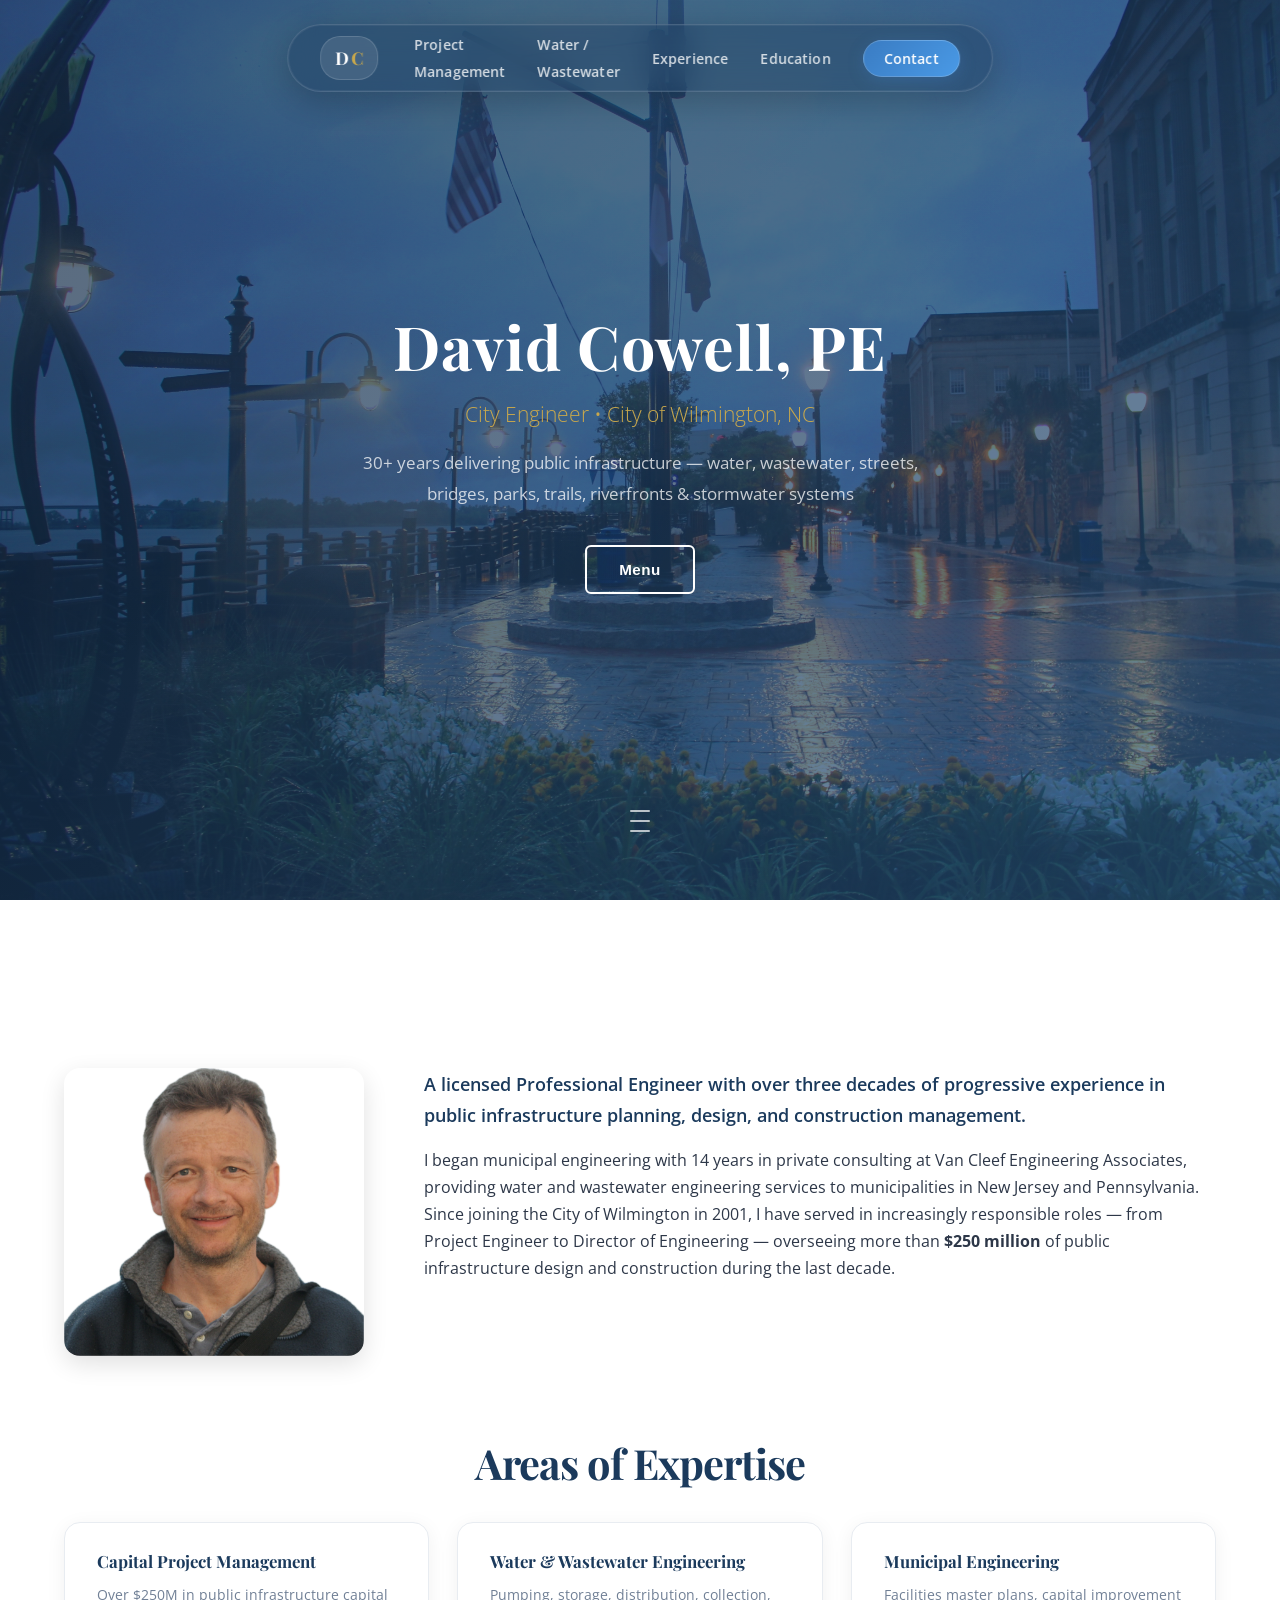
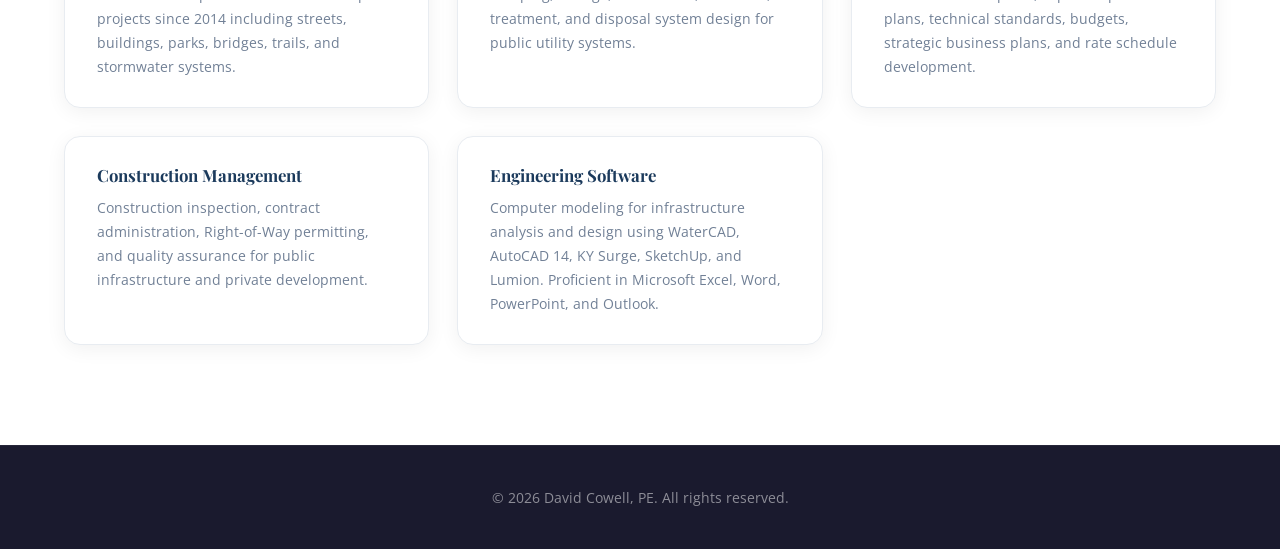
==== index.html @ a6e97b86 "Add animated scroll indicator arrow to landing page hero section" ====
<!DOCTYPE html>
<html lang="en">
<head>
  <meta charset="UTF-8">
  <meta name="viewport" content="width=device-width, initial-scale=1.0">
  <title>David Cowell, PE | Professional Engineer Portfolio</title>
  <link rel="stylesheet" href="css/style.css">
  <link rel="preconnect" href="https://fonts.googleapis.com">
  <link rel="preconnect" href="https://fonts.gstatic.com" crossorigin>
  <link href="https://fonts.googleapis.com/css2?family=Playfair+Display:wght@400;700&family=Open+Sans:wght@300;400;600;700&display=swap" rel="stylesheet">
</head>
<body>

  <!-- ===================== NAVIGATION ===================== -->
  <nav id="navbar">
    <div class="nav-container">
      <a href="index.html" class="nav-logo">D<span>C</span></a>
      <button class="nav-toggle" aria-label="Toggle navigation">
        <span class="hamburger"></span>
      </button>
      <ul class="nav-links">
        <li><a href="projects.html">Project Management</a></li>
        <li><a href="water-wastewater.html">Water / Wastewater</a></li>
        <li><a href="experience.html">Experience</a></li>
        <li><a href="education.html">Education</a></li>
        <li><a href="contact.html" class="nav-cta">Contact</a></li>
      </ul>
    </div>
  </nav>

  <!-- ===================== HERO ===================== -->
  <header id="hero">
    <div class="hero-overlay"></div>
    <div class="hero-content">
      <h1>David Cowell, PE</h1>
      <p class="hero-subtitle">City Engineer &bull; City of Wilmington, NC</p>
      <p class="hero-tagline">30+ years delivering public infrastructure — water, wastewater, streets, bridges, parks, trails, riverfronts &amp; stormwater systems</p>
      <div class="hero-buttons">
        <button id="hero-menu-btn" class="btn btn-outline">Menu</button>
      </div>
    </div>
    <div class="scroll-indicator">
      <div class="scroll-arrow">
        <span></span>
        <span></span>
        <span></span>
      </div>
    </div>
  </header>

  <!-- ===================== ABOUT + EXPERTISE ===================== -->
  <section id="about" class="section">
    <div class="container">
      <div class="about-grid">
        <div class="about-photo">
          <img src="images/headshot.png" alt="David Cowell, PE">
        </div>
        <div class="about-text">
          <p class="lead">A licensed Professional Engineer with over three decades of progressive experience in public infrastructure planning, design, and construction management.</p>
          <p>I began municipal engineering with 14 years in private consulting at Van Cleef Engineering Associates, providing water and wastewater engineering services to municipalities in New Jersey and Pennsylvania. Since joining the City of Wilmington in 2001, I have served in increasingly responsible roles — from Project Engineer to Director of Engineering — overseeing more than <strong>$250 million</strong> of public infrastructure design and construction during the last decade.</p>
        </div>
      </div>

      <!-- Areas of Expertise -->
      <div class="expertise-summary">
        <h2 class="section-title">Areas of Expertise</h2>
        <div class="expertise-list">
          <div class="expertise-item">
            <h4>Capital Project Management</h4>
            <p>Over $250M in public infrastructure capital projects since 2014 including streets, buildings, parks, bridges, trails, and stormwater systems.</p>
          </div>
          <div class="expertise-item">
            <h4>Water &amp; Wastewater Engineering</h4>
            <p>Pumping, storage, distribution, collection, treatment, and disposal system design for public utility systems.</p>
          </div>
          <div class="expertise-item">
            <h4>Municipal Engineering</h4>
            <p>Facilities master plans, capital improvement plans, technical standards, budgets, strategic business plans, and rate schedule development.</p>
          </div>
          <div class="expertise-item">
            <h4>Construction Management</h4>
            <p>Construction inspection, contract administration, Right-of-Way permitting, and quality assurance for public infrastructure and private development.</p>
          </div>
          <div class="expertise-item">
            <h4>Engineering Software</h4>
            <p>Computer modeling for infrastructure analysis and design using WaterCAD, AutoCAD 14, KY Surge, SketchUp, and Lumion. Proficient in Microsoft Excel, Word, PowerPoint, and Outlook.</p>
          </div>
        </div>
      </div>
    </div>
  </section>

  <!-- ===================== FOOTER ===================== -->
  <footer id="footer">
    <div class="container">
      <p>&copy; 2026 David Cowell, PE. All rights reserved.</p>
    </div>
  </footer>

  <script src="js/main.js"></script>
</body>
</html>
---- css/style.css ----
/* ============================================================
   David Cowell, PE — Portfolio Website
   ============================================================ */

/* ---------- CSS Variables ---------- */
:root {
  --navy:       #1b3a5c;
  --navy-dark:  #122843;
  --navy-light: #2a5580;
  --blue:       #3a7cc3;
  --blue-light: #4a9ae6;
  --gold:       #c9a84c;
  --white:      #ffffff;
  --off-white:  #f5f7fa;
  --light-gray: #e8ecf1;
  --gray:       #6b7b8d;
  --dark:       #1a1a2e;
  --text:       #2d3748;
  --text-light: #718096;
  --shadow:     0 4px 20px rgba(0,0,0,.06);
  --shadow-lg:  0 12px 40px rgba(0,0,0,.12);
  --shadow-xl:  0 24px 60px rgba(0,0,0,.16);
  --radius:     16px;
  --transition: .3s ease;
  --transition-spring: 500ms cubic-bezier(0.34, 1.56, 0.64, 1);
}

/* ---------- Reset & Base ---------- */
*, *::before, *::after { box-sizing: border-box; margin: 0; padding: 0; }

html {
  scroll-behavior: smooth;
  font-size: 16px;
  height: 100%;
  -webkit-font-smoothing: antialiased;
  -moz-osx-font-smoothing: grayscale;
}

body {
  font-family: 'Open Sans', Arial, sans-serif;
  color: var(--text);
  line-height: 1.7;
  background: var(--white);
  overflow-x: hidden;
  min-height: 100vh;
  display: flex;
  flex-direction: column;
}

::selection {
  background-color: var(--blue);
  color: var(--white);
}

::-webkit-scrollbar { width: 8px; }
::-webkit-scrollbar-track { background: var(--light-gray); }
::-webkit-scrollbar-thumb { background: var(--gray); border-radius: 999px; }
::-webkit-scrollbar-thumb:hover { background: var(--navy); }

h1, h2, h3, h4, h5 {
  font-family: 'Playfair Display', Georgia, serif;
  line-height: 1.3;
}

a {
  color: var(--blue);
  text-decoration: none;
  transition: color var(--transition);
}
a:hover { color: var(--blue-light); }

img {
  max-width: 100%;
  display: block;
}

ul { list-style: none; }

.container {
  max-width: 1200px;
  margin: 0 auto;
  padding: 0 24px;
}

/* ---------- Placeholder Images ---------- */
.placeholder-img {
  width: 100%;
  height: 100%;
  min-height: 220px;
  background: linear-gradient(135deg, var(--light-gray), #d0d7e2);
  display: flex;
  align-items: center;
  justify-content: center;
  border-radius: var(--radius);
  position: relative;
}
.placeholder-img::after {
  content: attr(data-label);
  font-size: .85rem;
  color: var(--gray);
  font-weight: 600;
  text-transform: uppercase;
  letter-spacing: 1px;
  padding: 8px 16px;
  border: 2px dashed var(--gray);
  border-radius: 6px;
}

/* ---------- Buttons ---------- */
.btn {
  display: inline-block;
  padding: 14px 32px;
  border-radius: 6px;
  font-weight: 600;
  font-size: .95rem;
  letter-spacing: .5px;
  cursor: pointer;
  transition: all var(--transition);
  border: 2px solid transparent;
}
.btn-primary {
  background: var(--blue);
  color: var(--white);
  border-color: var(--blue);
}
.btn-primary:hover {
  background: var(--navy);
  border-color: var(--navy);
  color: var(--white);
}
.btn-outline {
  background: transparent;
  color: var(--white);
  border-color: var(--white);
}
.btn-outline:hover {
  background: var(--white);
  color: var(--navy);
}
.btn-full { width: 100%; text-align: center; }

/* ============================================================
   NAVIGATION - Apple-Style Dynamic Island
   ============================================================ */
#navbar {
  position: fixed;
  top: 24px;
  left: 50%;
  transform: translateX(-50%);
  z-index: 3000;
  padding: 0;
  transition: all 0.4s cubic-bezier(0.4, 0, 0.2, 1);
}

.nav-container {
  display: flex;
  align-items: center;
  justify-content: center;
  gap: 36px;
  max-width: none;
  width: fit-content;
  margin: 0;
  padding: 6px 32px;
  /* Glassmorphism effect */
  background: rgba(27, 58, 92, 0.35);
  backdrop-filter: blur(16px);
  -webkit-backdrop-filter: blur(16px);
  border: 1px solid rgba(255, 255, 255, 0.15);
  border-radius: 50px;
  box-shadow: 0 8px 32px rgba(0, 0, 0, 0.2), 
              0 0 0 1px rgba(255, 255, 255, 0.05) inset;
}

.nav-logo {
  display: flex;
  align-items: center;
  justify-content: center;
  font-family: 'Playfair Display', serif;
  font-size: 1.1rem;
  color: var(--white);
  font-weight: 700;
  padding: 6px 14px;
  border-radius: 20px;
  background: rgba(255, 255, 255, 0.1);
  border: 1px solid rgba(255, 255, 255, 0.15);
  transition: all 0.3s ease;
  letter-spacing: 0.5px;
}
.nav-logo:hover { 
  color: var(--white);
  background: rgba(255, 255, 255, 0.2);
  border-color: rgba(255, 255, 255, 0.3);
  transform: scale(1.05);
}
.nav-logo span { 
  color: var(--gold);
  transition: all 0.3s ease;
  margin-left: 1px;
}
.nav-logo:hover span {
  color: #ffd966;
}

.nav-links {
  display: flex;
  gap: 32px;
  align-items: center;
  list-style: none;
}
.nav-links li a {
  color: rgba(255,255,255,0.8);
  font-size: 0.9rem;
  font-weight: 600;
  padding: 6px 0;
  position: relative;
  letter-spacing: 0.01em;
  transition: all 0.2s ease;
  text-decoration: none;
}
.nav-links li a::after {
  content: '';
  position: absolute;
  bottom: -2px; 
  left: 0;
  width: 0; 
  height: 2px;
  background: linear-gradient(90deg, var(--gold) 0%, #ffd966 100%);
  transition: width 0.3s cubic-bezier(0.4, 0, 0.2, 1);
}
.nav-links li a:hover { 
  color: var(--white);
  text-decoration: none;
}
.nav-links li a:hover::after,
.nav-links li a.active::after { 
  width: 100%; 
}
.nav-links li a.active {
  color: var(--white);
}
.nav-links li a.nav-cta {
  background: linear-gradient(135deg, var(--blue) 0%, var(--blue-light) 100%);
  color: var(--white);
  padding: 8px 20px;
  border-radius: 20px;
  border: 1px solid rgba(255, 255, 255, 0.2);
  box-shadow: 0 4px 16px rgba(58, 124, 195, 0.3);
  text-decoration: none;
}
.nav-links li a.nav-cta::after { display: none; }
.nav-links li a.nav-cta:hover { 
  background: linear-gradient(135deg, var(--blue-light) 0%, #5bb0ff 100%);
  transform: translateY(-2px);
  box-shadow: 0 6px 20px rgba(58, 124, 195, 0.4);
}

/* Hamburger */
.nav-toggle {
  display: none;
  flex-direction: column;
  gap: 5px;
  background: rgba(255, 255, 255, 0.1);
  border: 1px solid rgba(255, 255, 255, 0.2);
  border-radius: 8px;
  cursor: pointer;
  padding: 8px;
  transition: all 0.3s ease;
}
.nav-toggle:hover {
  background: rgba(255, 255, 255, 0.15);
}
.hamburger,
.hamburger::before,
.hamburger::after {
  display: block;
  width: 24px;
  height: 2px;
  background: var(--white);
  border-radius: 2px;
  transition: all 0.3s ease;
  position: relative;
}
.hamburger::before,
.hamburger::after { content: ''; position: absolute; left: 0; }
.hamburger::before { top: -7px; }
.hamburger::after  { top: 7px; }

/* Mobile menu open state */
.nav-toggle.open .hamburger {
  background: transparent;
}
.nav-toggle.open .hamburger::before {
  transform: rotate(45deg);
  top: 0;
}
.nav-toggle.open .hamburger::after {
  transform: rotate(-45deg);
  top: 0;
}

/* ============================================================
   HERO
   ============================================================ */
#hero {
  position: relative;
  min-height: 100vh;
  display: flex;
  align-items: center;
  justify-content: center;
  text-align: center;
  background: linear-gradient(135deg, var(--navy-dark) 0%, var(--navy) 50%, var(--navy-light) 100%);
  color: var(--white);
  overflow: hidden;
}

.hero-overlay {
  position: absolute;
  inset: 0;
  background: url('../images/landing_page.JPG') center/cover no-repeat;
  opacity: .3;
}

.hero-content {
  position: relative;
  z-index: 2;
  max-width: 780px;
  padding: 0 24px;
}
.hero-content h1 {
  font-size: 3.8rem;
  margin-bottom: 12px;
  letter-spacing: 1px;
}
.hero-subtitle {
  font-size: 1.3rem;
  font-weight: 300;
  color: var(--gold);
  margin-bottom: 16px;
}
.hero-tagline {
  font-size: 1.05rem;
  color: rgba(255,255,255,.75);
  max-width: 600px;
  margin: 0 auto 36px;
  line-height: 1.8;
}
.hero-buttons {
  display: flex;
  gap: 16px;
  justify-content: center;
  flex-wrap: wrap;
}

/* Scroll Indicator */
.scroll-indicator {
  position: absolute;
  bottom: 40px;
  left: 50%;
  transform: translateX(-50%);
  z-index: 3;
  cursor: pointer;
  transition: all 0.3s ease;
}
.scroll-indicator:hover {
  transform: translateX(-50%) translateY(-5px);
}
.scroll-arrow {
  width: 30px;
  height: 50px;
  display: flex;
  flex-direction: column;
  align-items: center;
  gap: 8px;
}
.scroll-arrow span {
  display: block;
  width: 20px;
  height: 2px;
  background: var(--white);
  border-radius: 2px;
  animation: scrollArrow 2s infinite;
  opacity: 0.7;
}
.scroll-arrow span:nth-child(1) {
  animation-delay: 0s;
}
.scroll-arrow span:nth-child(2) {
  animation-delay: 0.2s;
}
.scroll-arrow span:nth-child(3) {
  animation-delay: 0.4s;
}
@keyframes scrollArrow {
  0% {
    opacity: 0.3;
    transform: translateY(-10px);
  }
  50% {
    opacity: 1;
    transform: translateY(0);
  }
  100% {
    opacity: 0.3;
    transform: translateY(10px);
  }
}

/* ============================================================
   SECTIONS
   ============================================================ */
.section {
  padding: 120px 0 100px;
  flex: 1 0 auto;
  min-height: 100vh;
  display: flex;
  align-items: center;
}
.section-alt {
  background: var(--off-white);
}
.section-dark {
  background: var(--navy-dark);
  color: var(--white);
}
.section-title {
  text-align: center;
  font-size: 2.6rem;
  margin-bottom: 16px;
  color: var(--navy);
  font-weight: 700;
  letter-spacing: -1px;
}
.section-title.light { color: var(--white); }
.section-subtitle {
  text-align: center;
  color: var(--gray);
  max-width: 700px;
  margin: 0 auto 56px;
  font-size: 1.08rem;
  font-weight: 400;
  line-height: 1.6;
}

/* ============================================================
   ABOUT
   ============================================================ */
.about-grid {
  display: grid;
  grid-template-columns: 300px 1fr;
  gap: 60px;
  align-items: start;
  margin-top: 48px;
}
.about-photo img {
  width: 100%;
  height: auto;
  border-radius: var(--radius);
  box-shadow: 0 8px 24px rgba(0, 0, 0, 0.12);
  transition: transform var(--transition), box-shadow var(--transition);
}
.about-photo img:hover {
  transform: scale(1.03);
  box-shadow: var(--shadow-lg);
}
.about-photo .placeholder-img {
  min-height: 360px;
  border-radius: var(--radius);
}
.about-text .lead {
  font-size: 1.15rem;
  font-weight: 600;
  color: var(--navy);
  margin-bottom: 16px;
}
.about-text p { margin-bottom: 14px; }

.about-stats {
  display: grid;
  grid-template-columns: repeat(4, 1fr);
  gap: 16px;
  margin-top: 32px;
}
.stat {
  text-align: center;
  padding: 24px 12px;
  background: var(--off-white);
  border-radius: var(--radius);
  border: 1px solid var(--light-gray);
  transition: transform var(--transition), box-shadow var(--transition), border-color var(--transition);
}
.stat:hover {
  transform: translateY(-4px) scale(1.03);
  box-shadow: var(--shadow-lg);
  border-color: var(--blue);
}
.stat-number {
  display: block;
  font-family: 'Playfair Display', serif;
  font-size: 1.8rem;
  font-weight: 700;
  color: var(--blue);
}
.stat-label {
  font-size: .78rem;
  color: var(--gray);
  text-transform: uppercase;
  letter-spacing: 1px;
  font-weight: 600;
  margin-top: 4px;
  display: block;
}

/* ============================================================
   EXPERTISE (Areas of Expertise on landing page)
   ============================================================ */
.expertise-summary {
  margin-top: 80px;
}

.expertise-list {
  display: grid;
  grid-template-columns: repeat(auto-fill, minmax(320px, 1fr));
  gap: 28px;
  margin-top: 32px;
}

.expertise-item {
  background: var(--white);
  padding: 28px 32px;
  border-radius: var(--radius);
  box-shadow: var(--shadow);
  border: 1px solid var(--light-gray);
  transition: transform var(--transition), box-shadow var(--transition), border-color var(--transition);
}
.expertise-item:hover {
  transform: translateY(-4px) scale(1.02);
  box-shadow: var(--shadow-lg);
  border-color: var(--blue);
}
.expertise-item h4 {
  font-size: 1.05rem;
  color: var(--navy);
  margin-bottom: 10px;
}
.expertise-item p {
  font-size: .88rem;
  color: var(--text-light);
  line-height: 1.7;
}

/* ============================================================
   TIMELINE (Experience)
   ============================================================ */
.timeline {
  position: relative;
  max-width: 840px;
  margin: 48px auto 0;
  padding-left: 40px;
}
.timeline::before {
  content: '';
  position: absolute;
  left: 12px; top: 0;
  width: 3px;
  height: 100%;
  background: var(--light-gray);
  border-radius: 3px;
}

.timeline-item {
  position: relative;
  margin-bottom: 40px;
}
.timeline-item::before {
  content: '';
  position: absolute;
  left: -34px; top: 8px;
  width: 14px; height: 14px;
  border-radius: 50%;
  background: var(--blue);
  border: 3px solid var(--white);
  box-shadow: 0 0 0 3px var(--blue);
}

.timeline-date {
  font-size: .82rem;
  font-weight: 700;
  color: var(--blue);
  text-transform: uppercase;
  letter-spacing: 1px;
  margin-bottom: 4px;
}

.timeline-content {
  background: var(--white);
  padding: 28px 32px;
  border-radius: var(--radius);
  box-shadow: var(--shadow);
  border: 1px solid var(--light-gray);
  transition: transform var(--transition), box-shadow var(--transition), border-color var(--transition);
}
.timeline-content:hover {
  transform: translateX(6px) scale(1.01);
  box-shadow: var(--shadow-lg);
  border-color: var(--blue);
}
.timeline-content h3 {
  font-size: 1.3rem;
  color: var(--navy);
  margin-bottom: 4px;
}
.timeline-org {
  color: var(--gray);
  font-size: .9rem;
  font-weight: 600;
  margin-bottom: 14px;
}
.timeline-content ul {
  padding-left: 20px;
  list-style: disc;
}
.timeline-content ul li {
  margin-bottom: 6px;
  font-size: .92rem;
  color: var(--text);
}

/* ============================================================
   PROJECTS
   ============================================================ */
.project-filters {
  display: flex;
  justify-content: center;
  gap: 10px;
  margin-bottom: 40px;
  flex-wrap: wrap;
}
.filter-btn {
  padding: 10px 24px;
  border: 2px solid var(--light-gray);
  background: var(--white);
  border-radius: 30px;
  font-size: .85rem;
  font-weight: 600;
  cursor: pointer;
  color: var(--text);
  transition: all var(--transition);
}
.filter-btn:hover {
  background: var(--off-white);
  border-color: var(--blue);
  color: var(--navy);
  transform: translateY(-2px);
}
.filter-btn.active {
  background: var(--blue);
  border-color: var(--blue);
  color: var(--white);
  box-shadow: 0 4px 16px rgba(58, 124, 195, 0.3);
}

.projects-grid {
  display: grid;
  grid-template-columns: repeat(auto-fill, minmax(350px, 1fr));
  gap: 32px;
}

.project-card {
  background: var(--white);
  border-radius: var(--radius);
  overflow: hidden;
  box-shadow: var(--shadow);
  border: 1px solid var(--light-gray);
  transition: transform var(--transition), box-shadow var(--transition), border-color var(--transition);
}
.project-card:hover {
  transform: translateY(-8px) scale(1.02);
  box-shadow: var(--shadow-xl);
  border-color: var(--blue);
}

.project-img {
  height: 220px;
  overflow: hidden;
  background: #f5f5f5;
}
.project-img img {
  width: 100%;
  height: 100%;
  object-fit: cover;
  object-position: center;
  display: block;
  image-rendering: -webkit-optimize-contrast;
  image-rendering: crisp-edges;
}
.project-img .placeholder-img {
  border-radius: 0;
  min-height: 220px;
}

.project-info {
  padding: 24px 28px 28px;
}
.project-tag {
  display: inline-block;
  font-size: .72rem;
  font-weight: 700;
  text-transform: uppercase;
  letter-spacing: 1.5px;
  color: var(--blue);
  background: rgba(58,124,195,.08);
  padding: 4px 12px;
  border-radius: 20px;
  margin-bottom: 10px;
}
.project-info h3 {
  font-size: 1.15rem;
  color: var(--navy);
  margin-bottom: 10px;
}
.project-info p {
  font-size: .9rem;
  color: var(--text-light);
  margin-bottom: 12px;
}
.project-meta {
  display: flex;
  gap: 24px;
  font-size: .85rem;
  color: var(--text);
  margin-bottom: 12px;
}
.project-link {
  font-weight: 600;
  font-size: .9rem;
}

.project-placeholder {
  opacity: .55;
}

/* ============================================================
   SUBPAGE CARDS (Project Management Hub)
   ============================================================ */
.subpage-cards {
  display: grid;
  grid-template-columns: repeat(auto-fit, minmax(450px, 1fr));
  gap: 40px;
  margin-top: 48px;
}

.subpage-card {
  background: var(--white);
  border-radius: var(--radius);
  overflow: hidden;
  box-shadow: var(--shadow);
  border: 1px solid var(--light-gray);
  transition: transform var(--transition), box-shadow var(--transition), border-color var(--transition);
  text-decoration: none;
  display: block;
}
.subpage-card:hover {
  transform: translateY(-8px) scale(1.02);
  box-shadow: var(--shadow-xl);
  border-color: var(--blue);
}

.subpage-img {
  height: 280px;
  overflow: hidden;
  background: #f5f5f5;
}
.subpage-img img {
  width: 100%;
  height: 100%;
  object-fit: cover;
  object-position: center;
  display: block;
  transition: transform var(--transition);
}
.subpage-card:hover .subpage-img img {
  transform: scale(1.05);
}

.subpage-info {
  padding: 32px;
}
.subpage-info h3 {
  font-size: 1.4rem;
  color: var(--navy);
  margin-bottom: 12px;
}
.subpage-info p {
  font-size: .95rem;
  color: var(--text-light);
  margin-bottom: 16px;
  line-height: 1.7;
}
.subpage-link {
  display: inline-block;
  font-weight: 600;
  font-size: .9rem;
  color: var(--blue);
  transition: color var(--transition), transform var(--transition);
}
.subpage-card:hover .subpage-link {
  color: var(--blue-light);
  transform: translateX(4px);
}

/* ============================================================
   WATER / WASTEWATER INTRO
   ============================================================ */
.ww-intro {
  max-width: 950px;
  margin: 0 auto 56px;
  padding: 48px 56px;
  background: linear-gradient(135deg, #ffffff 0%, #f8fafc 100%);
  border-radius: var(--radius);
  box-shadow: 0 8px 32px rgba(27, 58, 92, 0.08);
  position: relative;
  border: 1px solid rgba(58, 124, 195, 0.1);
}
.ww-intro::before {
  content: '';
  position: absolute;
  top: 0;
  left: 0;
  width: 6px;
  height: 100%;
  background: linear-gradient(180deg, var(--blue) 0%, var(--blue-light) 100%);
  border-radius: var(--radius) 0 0 var(--radius);
}
.ww-intro .lead {
  font-size: 1.15rem;
  line-height: 1.85;
  color: var(--navy);
  font-weight: 400;
  margin: 0;
  position: relative;
  text-align: center;
}

/* ============================================================
   CLIENTS
   ============================================================ */
.clients-grid {
  display: grid;
  grid-template-columns: repeat(auto-fit, minmax(360px, 1fr));
  gap: 32px;
  margin-top: 24px;
}

.client-card {
  background: var(--white);
  padding: 36px;
  border-radius: var(--radius);
  box-shadow: 0 2px 12px rgba(0,0,0,.04);
  border: 1px solid var(--light-gray);
  transition: all 0.4s cubic-bezier(0.4, 0, 0.2, 1);
  position: relative;
  overflow: visible;
}
.client-card::before {
  content: '';
  position: absolute;
  top: 0;
  left: 0;
  width: 100%;
  height: 5px;
  background: linear-gradient(90deg, var(--blue) 0%, var(--blue-light) 100%);
  border-radius: var(--radius) var(--radius) 0 0;
  opacity: 0;
  transition: opacity 0.3s ease;
}
.client-card:hover {
  transform: translateY(-6px);
  box-shadow: 0 12px 32px rgba(27, 58, 92, 0.12);
  border-color: var(--blue);
}
.client-card:hover::before {
  opacity: 1;
}
.client-card h4 {
  font-size: 1.2rem;
  color: var(--navy);
  margin-bottom: 10px;
  font-weight: 700;
  letter-spacing: -0.5px;
}
.client-location {
  display: inline-block;
  font-size: 0.75rem;
  font-weight: 700;
  color: var(--blue-light);
  margin-bottom: 18px;
  text-transform: uppercase;
  letter-spacing: 1.2px;
  background: linear-gradient(135deg, rgba(58, 124, 195, 0.1) 0%, rgba(74, 154, 230, 0.08) 100%);
  padding: 6px 14px;
  border-radius: 6px;
  border: 1px solid rgba(58, 124, 195, 0.15);
}
.client-card p {
  font-size: 0.93rem;
  color: var(--text-light);
  line-height: 1.8;
  margin: 0;
}

/* ============================================================
   SKILLS / EXPERTISE
   ============================================================ */
.skills-grid {
  display: grid;
  grid-template-columns: repeat(auto-fill, minmax(320px, 1fr));
  gap: 28px;
  margin-top: 48px;
}

.skill-card {
  background: var(--white);
  padding: 40px 28px;
  border-radius: var(--radius);
  text-align: center;
  border: 1px solid var(--light-gray);
  transition: transform var(--transition), box-shadow var(--transition), border-color var(--transition);
}
.skill-card:hover {
  transform: translateY(-6px) scale(1.03);
  box-shadow: var(--shadow-lg);
  border-color: var(--blue);
}
.skill-icon {
  width: 80px;
  height: 80px;
  margin: 0 auto 20px;
  border-radius: 50%;
  display: flex;
  align-items: center;
  justify-content: center;
  position: relative;
  transition: transform var(--transition);
}
.skill-card:hover .skill-icon {
  transform: scale(1.1) rotate(5deg);
}

/* Icon styles */
.icon-gear {
  background: linear-gradient(135deg, #1b3a5c 0%, #2c5f8d 100%);
}
.icon-gear::before {
  content: '⚙';
  font-size: 40px;
  color: white;
}

.icon-water {
  background: linear-gradient(135deg, #2196F3 0%, #1565C0 100%);
}
.icon-water::before {
  content: '💧';
  font-size: 40px;
}

.icon-buildings {
  background: linear-gradient(135deg, #7E57C2 0%, #5E35B1 100%);
}
.icon-buildings::before {
  content: '🏛';
  font-size: 40px;
}

.icon-chart {
  background: linear-gradient(135deg, #26A69A 0%, #00897B 100%);
}
.icon-chart::before {
  content: '📊';
  font-size: 40px;
}

.icon-construction {
  background: linear-gradient(135deg, #FF9800 0%, #F57C00 100%);
}
.icon-construction::before {
  content: '🔨';
  font-size: 40px;
}

.icon-computer {
  background: linear-gradient(135deg, #42A5F5 0%, #1E88E5 100%);
}
.icon-computer::before {
  content: '💻';
  font-size: 40px;
}

.skill-card h4 {
  font-size: 1.05rem;
  color: var(--navy);
  margin-bottom: 10px;
}
.skill-card p {
  font-size: .88rem;
  color: var(--text-light);
}

/* ============================================================
   EDUCATION
   ============================================================ */
.education-grid {
  display: grid;
  grid-template-columns: 1fr 1fr;
  gap: 48px;
  margin-top: 48px;
}

.edu-heading {
  font-size: 1.3rem;
  color: var(--navy);
  margin-bottom: 24px;
  padding-bottom: 10px;
  border-bottom: 2px solid var(--light-gray);
}

.edu-card {
  background: var(--white);
  padding: 28px 32px;
  border-radius: var(--radius);
  box-shadow: var(--shadow);
  margin-bottom: 20px;
  border: 1px solid var(--light-gray);
  transition: transform var(--transition), box-shadow var(--transition), border-color var(--transition);
}
.edu-card:hover {
  transform: translateY(-4px) scale(1.02);
  box-shadow: var(--shadow-lg);
  border-color: var(--blue);
}
.edu-card h4 {
  font-size: 1.05rem;
  color: var(--navy);
  margin-bottom: 4px;
}
.edu-location {
  font-size: .85rem;
  color: var(--blue);
  font-weight: 600;
  margin-bottom: 8px;
}
.edu-degree {
  font-size: .92rem;
  color: var(--text);
  margin-bottom: 4px;
}
.edu-honors {
  font-size: .85rem;
  color: var(--gold);
  font-weight: 600;
}

.license-cards {
  display: flex;
  flex-direction: column;
  gap: 16px;
}
.license-card {
  display: flex;
  justify-content: space-between;
  align-items: center;
  background: var(--white);
  padding: 22px 28px;
  border-radius: var(--radius);
  box-shadow: var(--shadow);
  border: 1px solid var(--light-gray);
  transition: transform var(--transition), box-shadow var(--transition), border-color var(--transition);
}
.license-card:hover {
  transform: translateY(-3px) scale(1.02);
  box-shadow: var(--shadow-lg);
  border-color: var(--blue);
}
.license-state {
  font-family: 'Playfair Display', serif;
  font-size: 1.1rem;
  font-weight: 700;
  color: var(--navy);
}
.license-year {
  font-size: 1rem;
  font-weight: 700;
  color: var(--blue);
  background: rgba(58,124,195,.08);
  padding: 6px 16px;
  border-radius: 20px;
}

/* ============================================================
   REFERENCES
   ============================================================ */
.references-grid {
  display: grid;
  grid-template-columns: repeat(auto-fill, minmax(300px, 1fr));
  gap: 28px;
}

.ref-card {
  background: var(--white);
  padding: 36px 28px;
  border-radius: var(--radius);
  text-align: center;
  border: 1px solid var(--light-gray);
  transition: transform var(--transition), box-shadow var(--transition), border-color var(--transition);
}
.ref-card:hover {
  transform: translateY(-6px) scale(1.03);
  box-shadow: var(--shadow-lg);
  border-color: var(--blue);
}
.ref-card h4 {
  font-size: 1.15rem;
  color: var(--navy);
  margin-bottom: 4px;
}
.ref-title {
  font-weight: 600;
  color: var(--text);
  font-size: .9rem;
}
.ref-org {
  color: var(--gray);
  font-size: .85rem;
  margin-bottom: 14px;
}
.ref-contact {
  font-size: .88rem;
  margin-bottom: 4px;
}
.ref-contact a {
  color: var(--blue);
}

/* ============================================================
   CONTACT
   ============================================================ */
.contact-grid {
  display: grid;
  grid-template-columns: 1fr 1fr;
  gap: 60px;
  margin-top: 48px;
}

.contact-info-full {
  display: flex;
  justify-content: center;
  gap: 80px;
  margin-top: 48px;
  flex-wrap: wrap;
}

.contact-item {
  display: flex;
  gap: 20px;
  margin-bottom: 32px;
  align-items: flex-start;
}
.contact-icon {
  font-size: 1.8rem;
  flex-shrink: 0;
}
.contact-item h4 {
  font-family: 'Open Sans', sans-serif;
  font-size: .85rem;
  text-transform: uppercase;
  letter-spacing: 1px;
  color: rgba(255,255,255,.5);
  margin-bottom: 4px;
}
.contact-item a,
.contact-item p {
  color: var(--white);
  font-size: 1rem;
}
.contact-item a:hover { color: var(--gold); }

.contact-form .form-group {
  margin-bottom: 16px;
}
.contact-form input,
.contact-form textarea {
  width: 100%;
  padding: 14px 18px;
  border: 2px solid rgba(255,255,255,.15);
  border-radius: 6px;
  background: rgba(255,255,255,.06);
  color: var(--white);
  font-size: .95rem;
  font-family: 'Open Sans', sans-serif;
  transition: border-color var(--transition);
}
.contact-form input::placeholder,
.contact-form textarea::placeholder {
  color: rgba(255,255,255,.4);
}
.contact-form input:focus,
.contact-form textarea:focus {
  outline: none;
  border-color: var(--blue);
}

/* ============================================================
   FOOTER
   ============================================================ */
#footer {
  background: var(--dark);
  color: rgba(255,255,255,.5);
  text-align: center;
  padding: 40px 0;
  font-size: .85rem;
  margin-top: auto;
  border-top: 1px solid rgba(255,255,255,.05);
}

/* ============================================================
   SCROLL ANIMATIONS
   ============================================================ */
.animate-in {
  opacity: 0;
  transform: translateY(30px);
  transition: opacity .6s ease, transform .6s ease;
}
.animate-in.visible {
  opacity: 1;
  transform: translateY(0);
}

/* Stagger children slightly */
.project-card.animate-in:nth-child(2) { transition-delay: .1s; }
.project-card.animate-in:nth-child(3) { transition-delay: .2s; }
.stat.animate-in:nth-child(2) { transition-delay: .1s; }
.stat.animate-in:nth-child(3) { transition-delay: .2s; }
.stat.animate-in:nth-child(4) { transition-delay: .3s; }

/* Active nav link */
.nav-links li a.active-link { color: var(--gold); }
.nav-links li a.active-link::after { width: 100%; background: var(--gold); }

/* ============================================================
   RESPONSIVE
   ============================================================ */
@media (max-width: 968px) {
  #navbar {
    top: 16px;
  }
  .nav-container {
    padding: 6px 32px;
    gap: 36px;
  }
  .nav-toggle {
    display: flex;
  }
  .nav-links {
    position: fixed;
    top: 88px;
    left: 50%;
    transform: translateX(-50%) translateY(-10px);
    width: 90vw;
    max-width: 360px;
    height: auto;
    max-height: calc(100vh - 120px);
    flex-direction: column;
    align-items: flex-start;
    gap: 16px;
    padding: 24px;
    /* Enhanced glassmorphism for mobile menu */
    background: rgba(27, 58, 92, 0.98);
    backdrop-filter: blur(24px);
    -webkit-backdrop-filter: blur(24px);
    border: 1px solid rgba(255, 255, 255, 0.2);
    border-radius: 20px;
    box-shadow: 0 12px 48px rgba(0, 0, 0, 0.3);
    transition: opacity 0.3s ease, visibility 0.3s ease, transform 0.3s ease;
    opacity: 0;
    visibility: hidden;
  }
  .nav-links.open { 
    opacity: 1;
    visibility: visible;
    transform: translateX(-50%) translateY(0);
  }
  .nav-links li { 
    width: 100%; 
  }
  .nav-links li a {
    display: block;
    padding: 14px 0;
    font-size: 1.05rem;
    border-bottom: 1px solid rgba(255,255,255,.08);
  }
  .nav-links li:last-child a {
    border-bottom: none;
  }
  .nav-links li a.nav-cta {
    text-align: center;
    margin-top: 8px;
    padding: 12px 24px;
  }

  .about-grid {
    grid-template-columns: 1fr;
    gap: 32px;
  }
  .about-photo { max-width: 300px; margin: 0 auto; }
  .about-stats { grid-template-columns: repeat(2, 1fr); }
  .expertise-list { grid-template-columns: 1fr; }
  .subpage-cards { grid-template-columns: 1fr; }
  .education-grid { grid-template-columns: 1fr; gap: 32px; }
  .contact-grid  { grid-template-columns: 1fr; gap: 40px; }
}

@media (max-width: 768px) {
  #navbar {
    top: 12px;
  }
  .nav-container {
    padding: 6px 24px;
    gap: 20px;
  }
  .nav-logo {
    font-size: 1.2rem;
    padding: 6px 12px;
  }
  .nav-links {
    width: calc(100vw - 32px);
    max-width: none;
  }

  .hero-content h1 { font-size: 2.6rem; }
  .hero-subtitle  { font-size: 1.1rem; }
  .section { padding: 80px 0; min-height: auto; }
  .section-title { font-size: 2rem; }

  .projects-grid,
  .clients-grid,
  .skills-grid {
    grid-template-columns: 1fr;
  }

  .timeline { padding-left: 28px; }
  .timeline-item::before { left: -22px; width: 10px; height: 10px; }
  .timeline::before { left: 0; }
}

@media (max-width: 480px) {
  .hero-content h1 { font-size: 2rem; }
  .about-stats { grid-template-columns: repeat(2, 1fr); }
  .hero-buttons { flex-direction: column; }
  .btn { padding: 12px 24px; }
}
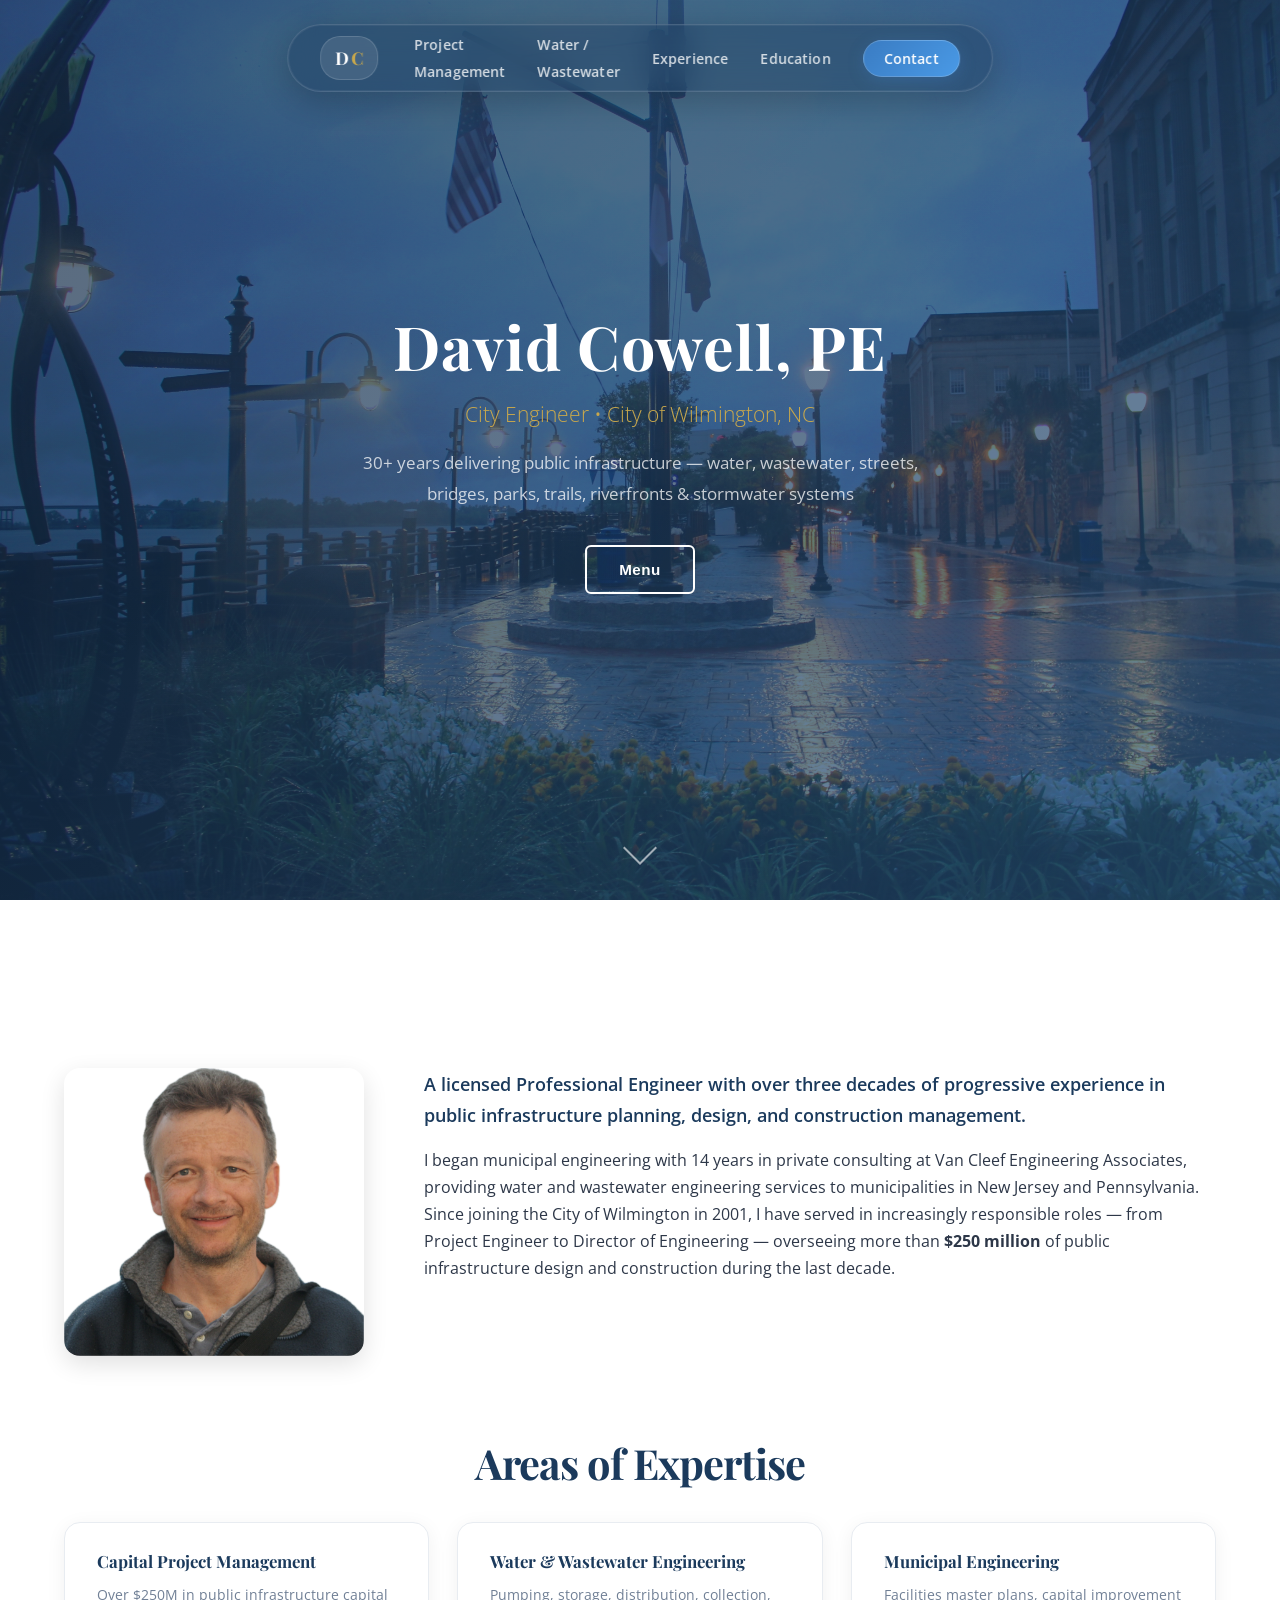
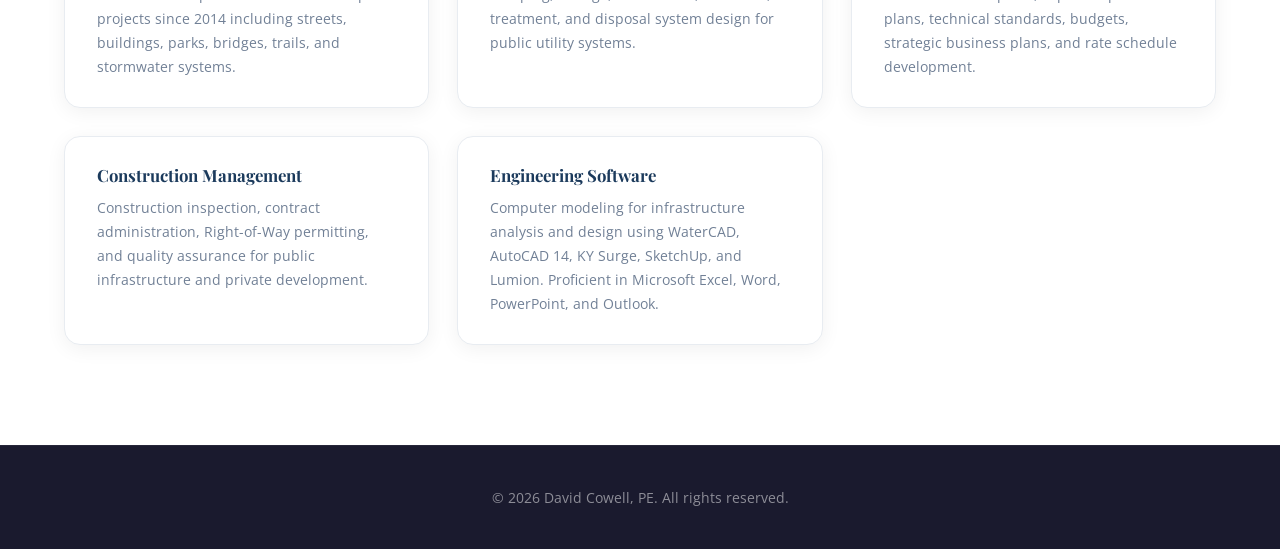
==== commit 3fe78501: "Change scroll indicator to subtle downward-pointing arrow" ====
--- a/index.html
+++ b/index.html
@@ -40,11 +40,7 @@
       </div>
     </div>
     <div class="scroll-indicator">
-      <div class="scroll-arrow">
-        <span></span>
-        <span></span>
-        <span></span>
-      </div>
+      <div class="scroll-arrow"></div>
     </div>
   </header>
 
--- a/css/style.css
+++ b/css/style.css
@@ -365,43 +365,21 @@
   transform: translateX(-50%) translateY(-5px);
 }
 .scroll-arrow {
-  width: 30px;
-  height: 50px;
-  display: flex;
-  flex-direction: column;
-  align-items: center;
-  gap: 8px;
-}
-.scroll-arrow span {
-  display: block;
-  width: 20px;
-  height: 2px;
-  background: var(--white);
-  border-radius: 2px;
-  animation: scrollArrow 2s infinite;
-  opacity: 0.7;
-}
-.scroll-arrow span:nth-child(1) {
-  animation-delay: 0s;
-}
-.scroll-arrow span:nth-child(2) {
-  animation-delay: 0.2s;
-}
-.scroll-arrow span:nth-child(3) {
-  animation-delay: 0.4s;
-}
-@keyframes scrollArrow {
-  0% {
-    opacity: 0.3;
-    transform: translateY(-10px);
+  width: 24px;
+  height: 24px;
+  border-right: 2px solid rgba(255, 255, 255, 0.6);
+  border-bottom: 2px solid rgba(255, 255, 255, 0.6);
+  transform: rotate(45deg);
+  animation: arrowBounce 2s infinite;
+}
+@keyframes arrowBounce {
+  0%, 100% {
+    transform: rotate(45deg) translateY(0);
+    opacity: 0.6;
   }
   50% {
+    transform: rotate(45deg) translateY(8px);
     opacity: 1;
-    transform: translateY(0);
-  }
-  100% {
-    opacity: 0.3;
-    transform: translateY(10px);
   }
 }
 
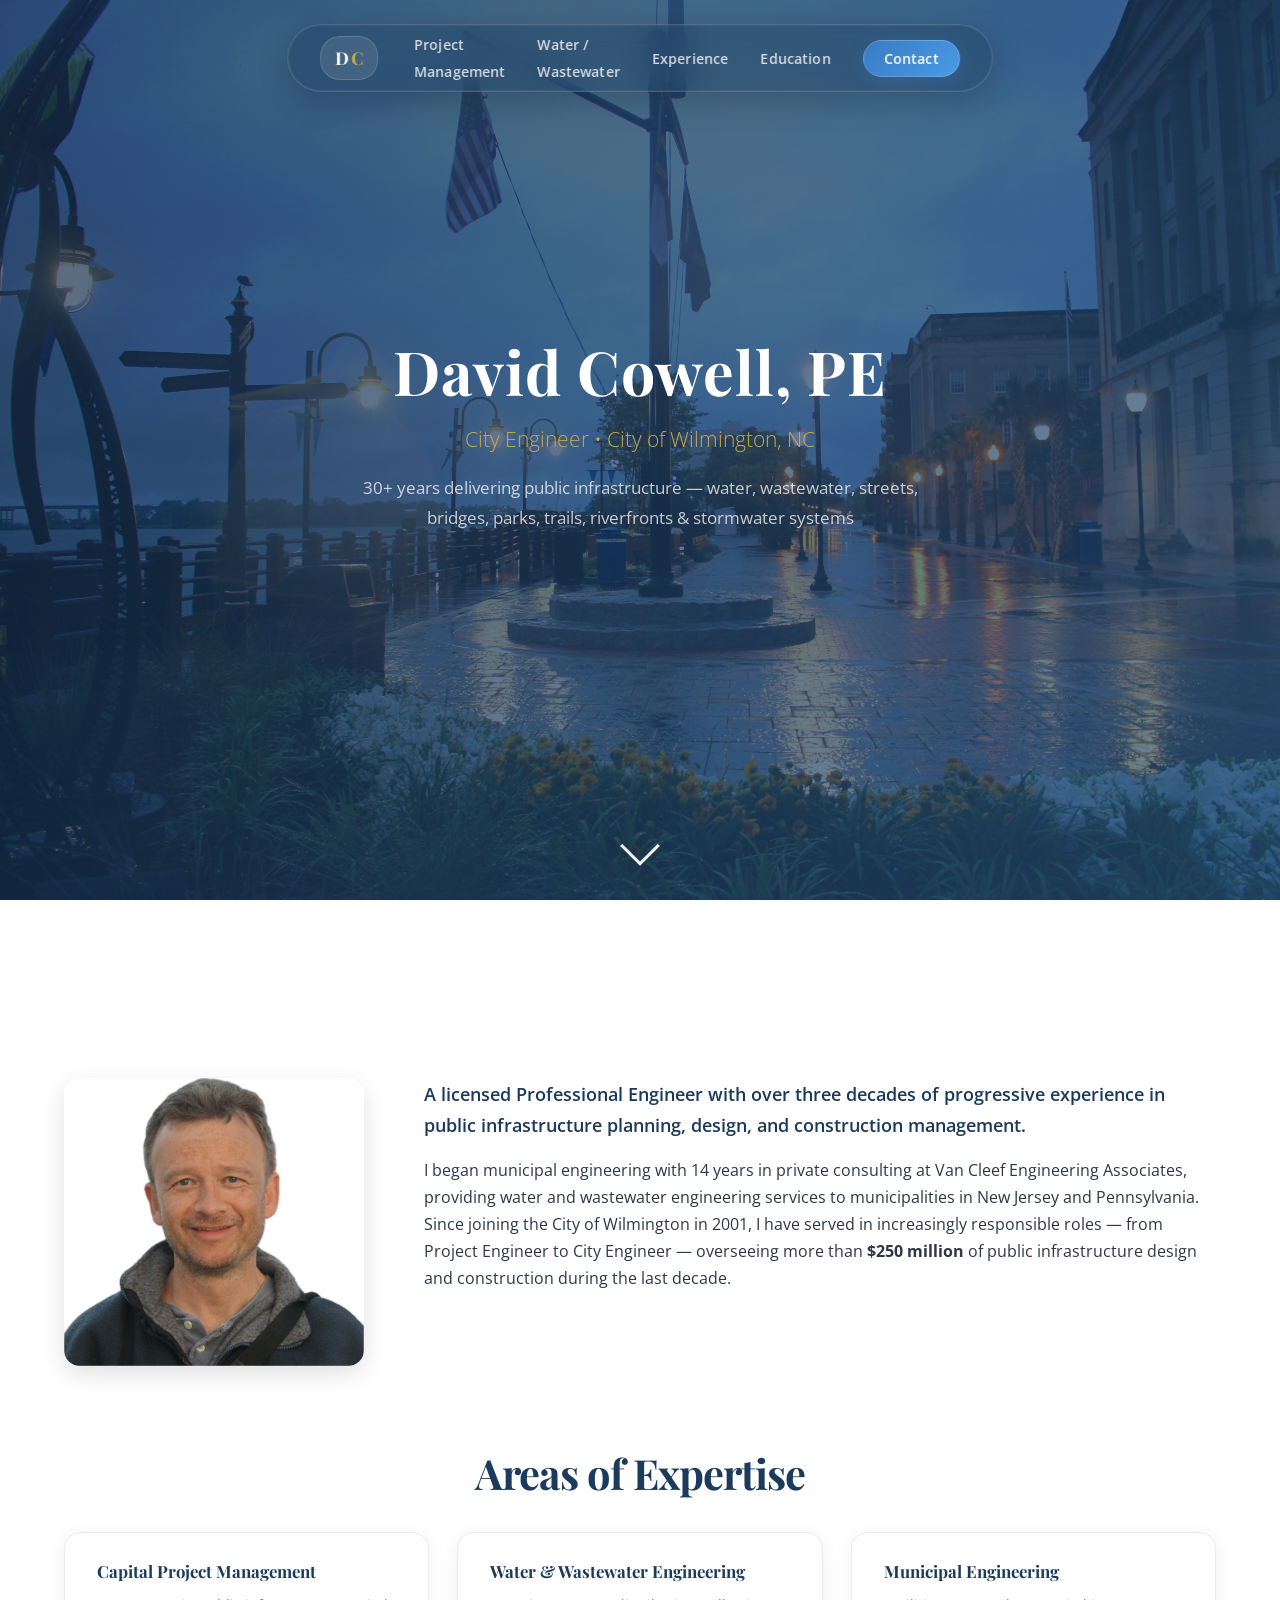
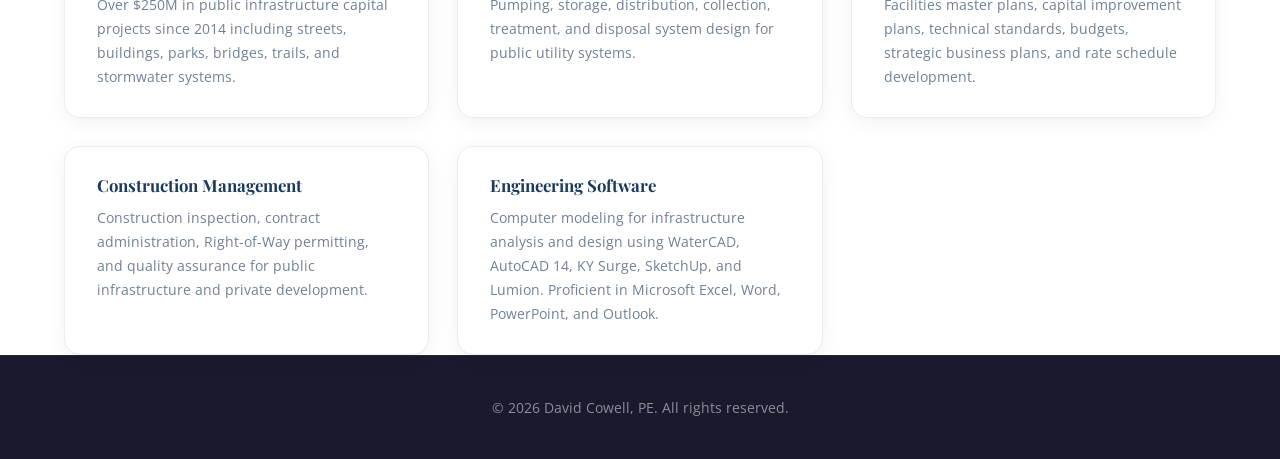
==== commit 4756b2ed: "city eng" ====
--- a/index.html
+++ b/index.html
@@ -53,7 +53,7 @@
         </div>
         <div class="about-text">
           <p class="lead">A licensed Professional Engineer with over three decades of progressive experience in public infrastructure planning, design, and construction management.</p>
-          <p>I began municipal engineering with 14 years in private consulting at Van Cleef Engineering Associates, providing water and wastewater engineering services to municipalities in New Jersey and Pennsylvania. Since joining the City of Wilmington in 2001, I have served in increasingly responsible roles — from Project Engineer to Director of Engineering — overseeing more than <strong>$250 million</strong> of public infrastructure design and construction during the last decade.</p>
+          <p>I began municipal engineering with 14 years in private consulting at Van Cleef Engineering Associates, providing water and wastewater engineering services to municipalities in New Jersey and Pennsylvania. Since joining the City of Wilmington in 2001, I have served in increasingly responsible roles — from Project Engineer to City Engineer — overseeing more than <strong>$250 million</strong> of public infrastructure design and construction during the last decade.</p>
         </div>
       </div>
 
--- a/css/style.css
+++ b/css/style.css
@@ -82,6 +82,10 @@
   padding: 0 24px;
 }
 
+.section > .container {
+  padding-top: 130px;
+}
+
 /* ---------- Placeholder Images ---------- */
 .placeholder-img {
   width: 100%;
@@ -318,6 +322,7 @@
   inset: 0;
   background: url('../images/landing_page.JPG') center/cover no-repeat;
   opacity: .3;
+  z-index: 1;
 }
 
 .hero-content {
@@ -351,13 +356,17 @@
   flex-wrap: wrap;
 }
 
+#hero-menu-btn {
+  display: none;
+}
+
 /* Scroll Indicator */
 .scroll-indicator {
   position: absolute;
   bottom: 40px;
   left: 50%;
   transform: translateX(-50%);
-  z-index: 3;
+  z-index: 10;
   cursor: pointer;
   transition: all 0.3s ease;
 }
@@ -365,19 +374,24 @@
   transform: translateX(-50%) translateY(-5px);
 }
 .scroll-arrow {
-  width: 24px;
-  height: 24px;
-  border-right: 2px solid rgba(255, 255, 255, 0.6);
-  border-bottom: 2px solid rgba(255, 255, 255, 0.6);
+  width: 28px;
+  height: 28px;
+  border-right: 3px solid rgba(255, 255, 255, 0.95);
+  border-bottom: 3px solid rgba(255, 255, 255, 0.95);
   transform: rotate(45deg);
   animation: arrowBounce 2s infinite;
+  filter: drop-shadow(0 2px 8px rgba(0, 0, 0, 0.5));
 }
 @keyframes arrowBounce {
   0%, 100% {
     transform: rotate(45deg) translateY(0);
-    opacity: 0.6;
+    opacity: 0.7;
   }
   50% {
+    transform: rotate(45deg) translateY(10px);
+    opacity: 1;
+  }
+}
     transform: rotate(45deg) translateY(8px);
     opacity: 1;
   }
@@ -387,11 +401,11 @@
    SECTIONS
    ============================================================ */
 .section {
-  padding: 120px 0 100px;
+  padding: 180px 0 100px;
   flex: 1 0 auto;
   min-height: 100vh;
   display: flex;
-  align-items: center;
+  align-items: flex-start;
 }
 .section-alt {
   background: var(--off-white);
@@ -404,6 +418,7 @@
   text-align: center;
   font-size: 2.6rem;
   margin-bottom: 16px;
+  margin-top: 0;
   color: var(--navy);
   font-weight: 700;
   letter-spacing: -1px;
@@ -1237,6 +1252,9 @@
   }
   .nav-toggle {
     display: flex;
+  }
+  #hero-menu-btn {
+    display: inline-block;
   }
   .nav-links {
     position: fixed;
@@ -1316,8 +1334,18 @@
 
   .hero-content h1 { font-size: 2.6rem; }
   .hero-subtitle  { font-size: 1.1rem; }
-  .section { padding: 80px 0; min-height: auto; }
+  .section { padding: 120px 0 80px; min-height: auto; }
+  .section > .container { padding-top: 20px; }
   .section-title { font-size: 2rem; }
+
+  /* Larger scroll arrow on mobile */
+  .scroll-arrow {
+    width: 32px;
+    height: 32px;
+    border-right: 4px solid rgba(255, 255, 255, 1);
+    border-bottom: 4px solid rgba(255, 255, 255, 1);
+    filter: drop-shadow(0 3px 12px rgba(0, 0, 0, 0.7));
+  }
 
   .projects-grid,
   .clients-grid,
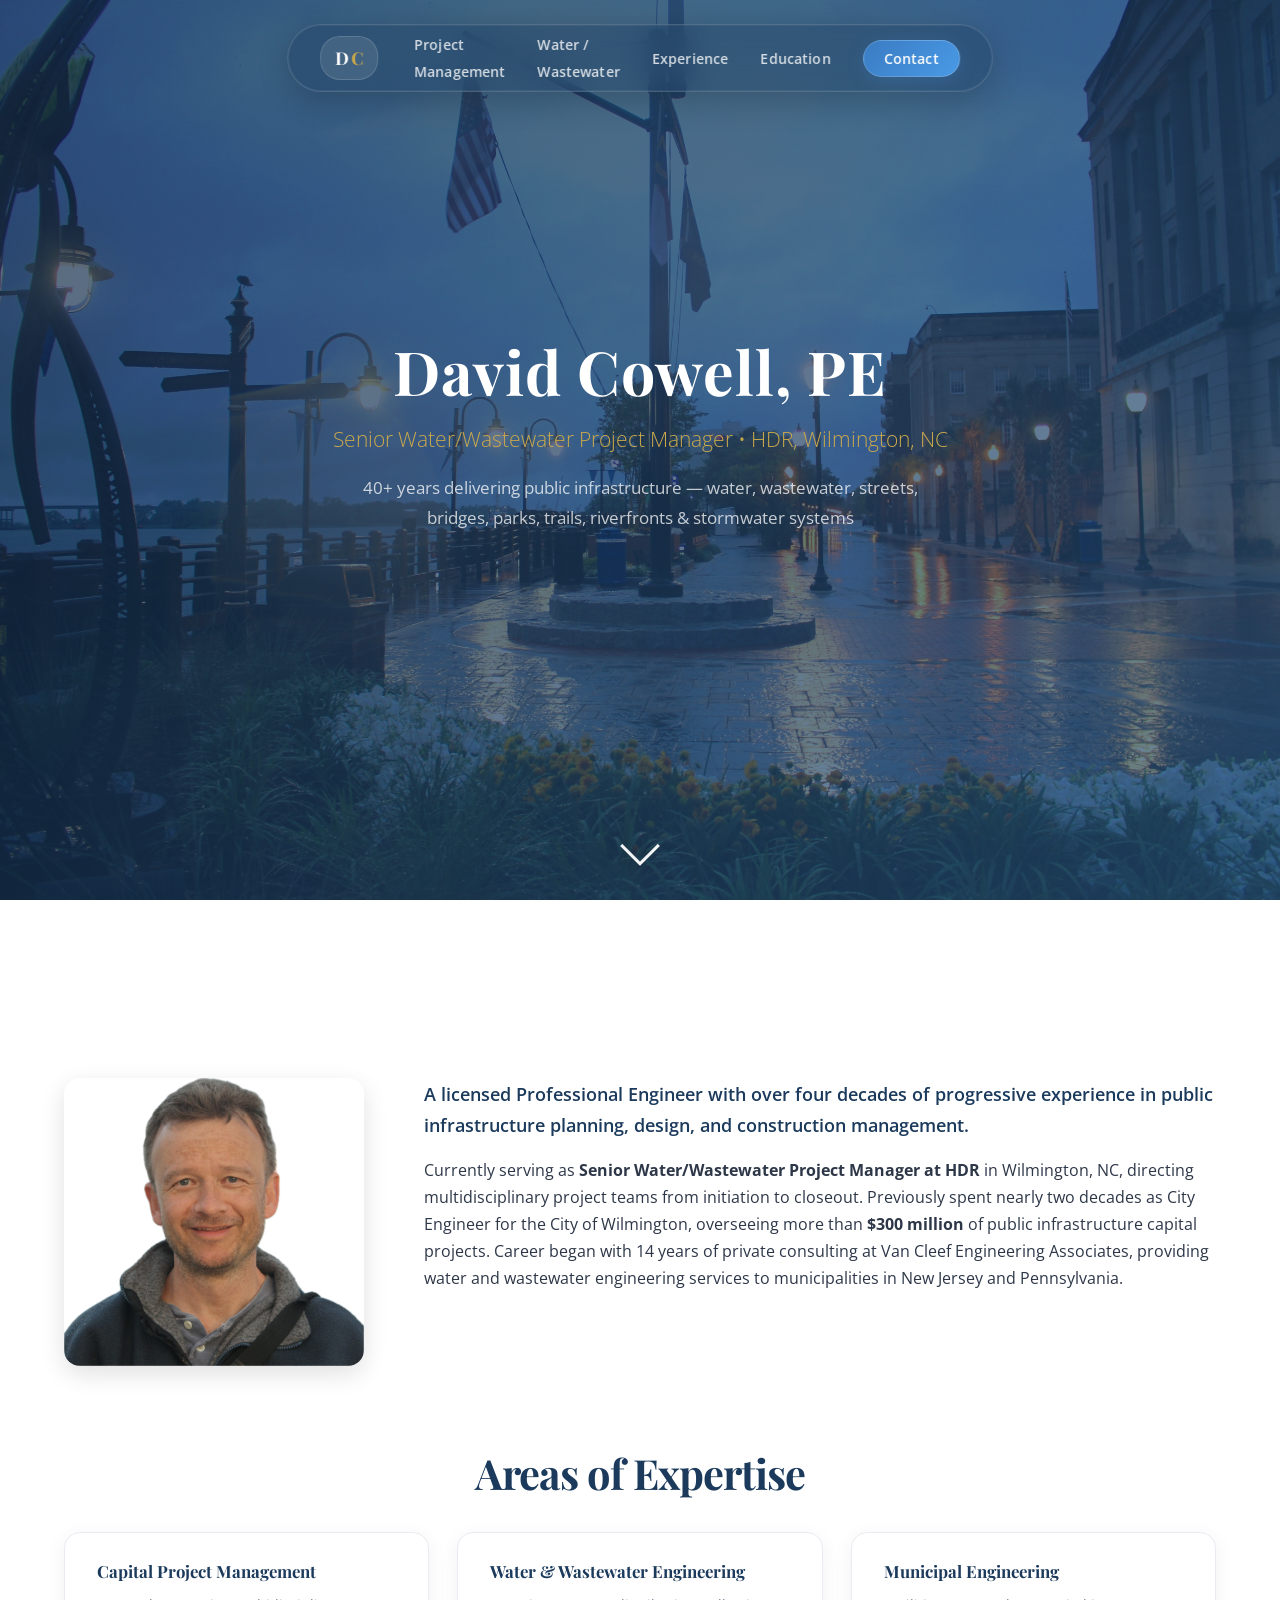
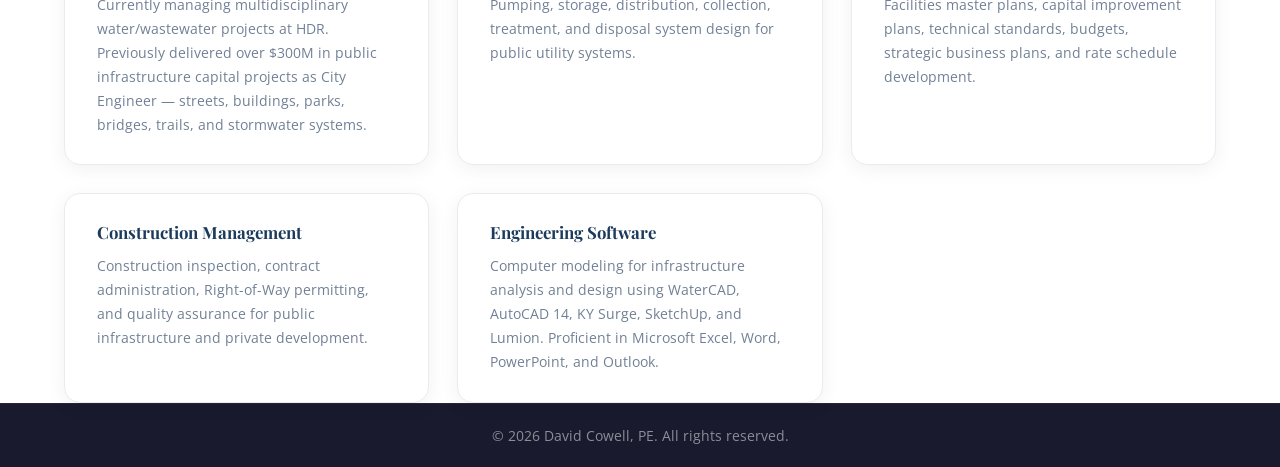
==== commit 27ff28cf: "Update resume: new Senior Water/Wastewater PM role at HDR (Apr 2026)" ====
--- a/index.html
+++ b/index.html
@@ -33,8 +33,8 @@
     <div class="hero-overlay"></div>
     <div class="hero-content">
       <h1>David Cowell, PE</h1>
-      <p class="hero-subtitle">City Engineer &bull; City of Wilmington, NC</p>
-      <p class="hero-tagline">30+ years delivering public infrastructure — water, wastewater, streets, bridges, parks, trails, riverfronts &amp; stormwater systems</p>
+      <p class="hero-subtitle">Senior Water/Wastewater Project Manager &bull; HDR, Wilmington, NC</p>
+      <p class="hero-tagline">40+ years delivering public infrastructure — water, wastewater, streets, bridges, parks, trails, riverfronts &amp; stormwater systems</p>
       <div class="hero-buttons">
         <button id="hero-menu-btn" class="btn btn-outline">Menu</button>
       </div>
@@ -52,8 +52,8 @@
           <img src="images/headshot.png" alt="David Cowell, PE">
         </div>
         <div class="about-text">
-          <p class="lead">A licensed Professional Engineer with over three decades of progressive experience in public infrastructure planning, design, and construction management.</p>
-          <p>I began municipal engineering with 14 years in private consulting at Van Cleef Engineering Associates, providing water and wastewater engineering services to municipalities in New Jersey and Pennsylvania. Since joining the City of Wilmington in 2001, I have served in increasingly responsible roles — from Project Engineer to City Engineer — overseeing more than <strong>$250 million</strong> of public infrastructure design and construction during the last decade.</p>
+          <p class="lead">A licensed Professional Engineer with over four decades of progressive experience in public infrastructure planning, design, and construction management.</p>
+          <p>Currently serving as <strong>Senior Water/Wastewater Project Manager at HDR</strong> in Wilmington, NC, directing multidisciplinary project teams from initiation to closeout. Previously spent nearly two decades as City Engineer for the City of Wilmington, overseeing more than <strong>$300 million</strong> of public infrastructure capital projects. Career began with 14 years of private consulting at Van Cleef Engineering Associates, providing water and wastewater engineering services to municipalities in New Jersey and Pennsylvania.</p>
         </div>
       </div>
 
@@ -63,7 +63,7 @@
         <div class="expertise-list">
           <div class="expertise-item">
             <h4>Capital Project Management</h4>
-            <p>Over $250M in public infrastructure capital projects since 2014 including streets, buildings, parks, bridges, trails, and stormwater systems.</p>
+            <p>Currently managing multidisciplinary water/wastewater projects at HDR. Previously delivered over $300M in public infrastructure capital projects as City Engineer — streets, buildings, parks, bridges, trails, and stormwater systems.</p>
           </div>
           <div class="expertise-item">
             <h4>Water &amp; Wastewater Engineering</h4>
--- a/css/style.css
+++ b/css/style.css
@@ -47,6 +47,10 @@
   flex-direction: column;
 }
 
+body.contact-page {
+  background: var(--navy-dark);
+}
+
 ::selection {
   background-color: var(--blue);
   color: var(--white);
@@ -407,6 +411,11 @@
   display: flex;
   align-items: flex-start;
 }
+.section.section-dark#contact {
+  align-items: center;
+  justify-content: center;
+  padding: 140px 0 80px;
+}
 .section-alt {
   background: var(--off-white);
 }
@@ -799,6 +808,125 @@
 .subpage-card:hover .subpage-link {
   color: var(--blue-light);
   transform: translateX(4px);
+}
+
+/* ============================================================
+   SAMPLE WORK PAGE
+   ============================================================ */
+.sample-work-grid {
+  display: grid;
+  grid-template-columns: repeat(auto-fit, minmax(300px, 1fr));
+  gap: 40px;
+  margin-top: 48px;
+}
+
+.sample-item {
+  background: var(--white);
+  border-radius: var(--radius);
+  padding: 32px;
+  box-shadow: var(--shadow);
+  transition: transform var(--transition), box-shadow var(--transition);
+  text-align: center;
+}
+
+.sample-item:hover {
+  transform: translateY(-4px);
+  box-shadow: var(--shadow-lg);
+}
+
+.sample-item h3 {
+  font-family: 'Playfair Display', serif;
+  font-size: 1.5rem;
+  color: var(--navy);
+  margin-bottom: 24px;
+}
+
+/* Video Item */
+.video-item .video-link {
+  position: relative;
+  display: block;
+  border-radius: 12px;
+  overflow: hidden;
+  margin-bottom: 20px;
+  box-shadow: 0 4px 16px rgba(0,0,0,.1);
+  transition: transform var(--transition), box-shadow var(--transition);
+}
+
+.video-item .video-link:hover {
+  transform: scale(1.02);
+  box-shadow: 0 8px 24px rgba(0,0,0,.15);
+}
+
+.video-thumbnail {
+  width: 100%;
+  height: auto;
+  display: block;
+}
+
+.play-overlay {
+  position: absolute;
+  top: 50%;
+  left: 50%;
+  transform: translate(-50%, -50%);
+  pointer-events: none;
+  transition: transform var(--transition), opacity var(--transition);
+  opacity: 0.9;
+}
+
+.video-item .video-link:hover .play-overlay {
+  transform: translate(-50%, -50%) scale(1.1);
+  opacity: 1;
+}
+
+/* Document Items */
+.document-preview {
+  margin: 24px 0;
+  display: flex;
+  justify-content: center;
+  align-items: center;
+}
+
+.download-btn {
+  display: inline-flex;
+  align-items: center;
+  gap: 10px;
+  padding: 14px 28px;
+  background: var(--blue);
+  color: var(--white);
+  text-decoration: none;
+  border-radius: 8px;
+  font-weight: 600;
+  transition: background var(--transition), transform var(--transition);
+  margin-bottom: 16px;
+}
+
+.download-btn:hover {
+  background: var(--blue-light);
+  transform: translateY(-2px);
+}
+
+.sample-description {
+  font-size: 0.95rem;
+  color: var(--text-light);
+  line-height: 1.6;
+  margin-top: 12px;
+}
+
+/* Responsive adjustments */
+@media (max-width: 768px) {
+  .sample-work-grid {
+    grid-template-columns: 1fr;
+    gap: 32px;
+  }
+  
+  .sample-item {
+    padding: 24px;
+  }
+  
+  .play-overlay svg {
+    width: 60px;
+    height: 60px;
+  }
 }
 
 /* ============================================================
@@ -1017,6 +1145,11 @@
   border-bottom: 2px solid var(--light-gray);
 }
 
+.section-dark .edu-heading {
+  color: var(--white);
+  border-bottom-color: rgba(255,255,255,.2);
+}
+
 .edu-card {
   background: var(--white);
   padding: 28px 32px;
@@ -1150,6 +1283,9 @@
   gap: 80px;
   margin-top: 48px;
   flex-wrap: wrap;
+  max-width: 900px;
+  margin-left: auto;
+  margin-right: auto;
 }
 
 .contact-item {
@@ -1209,7 +1345,7 @@
   background: var(--dark);
   color: rgba(255,255,255,.5);
   text-align: center;
-  padding: 40px 0;
+  padding: 20px 0;
   font-size: .85rem;
   margin-top: auto;
   border-top: 1px solid rgba(255,255,255,.05);
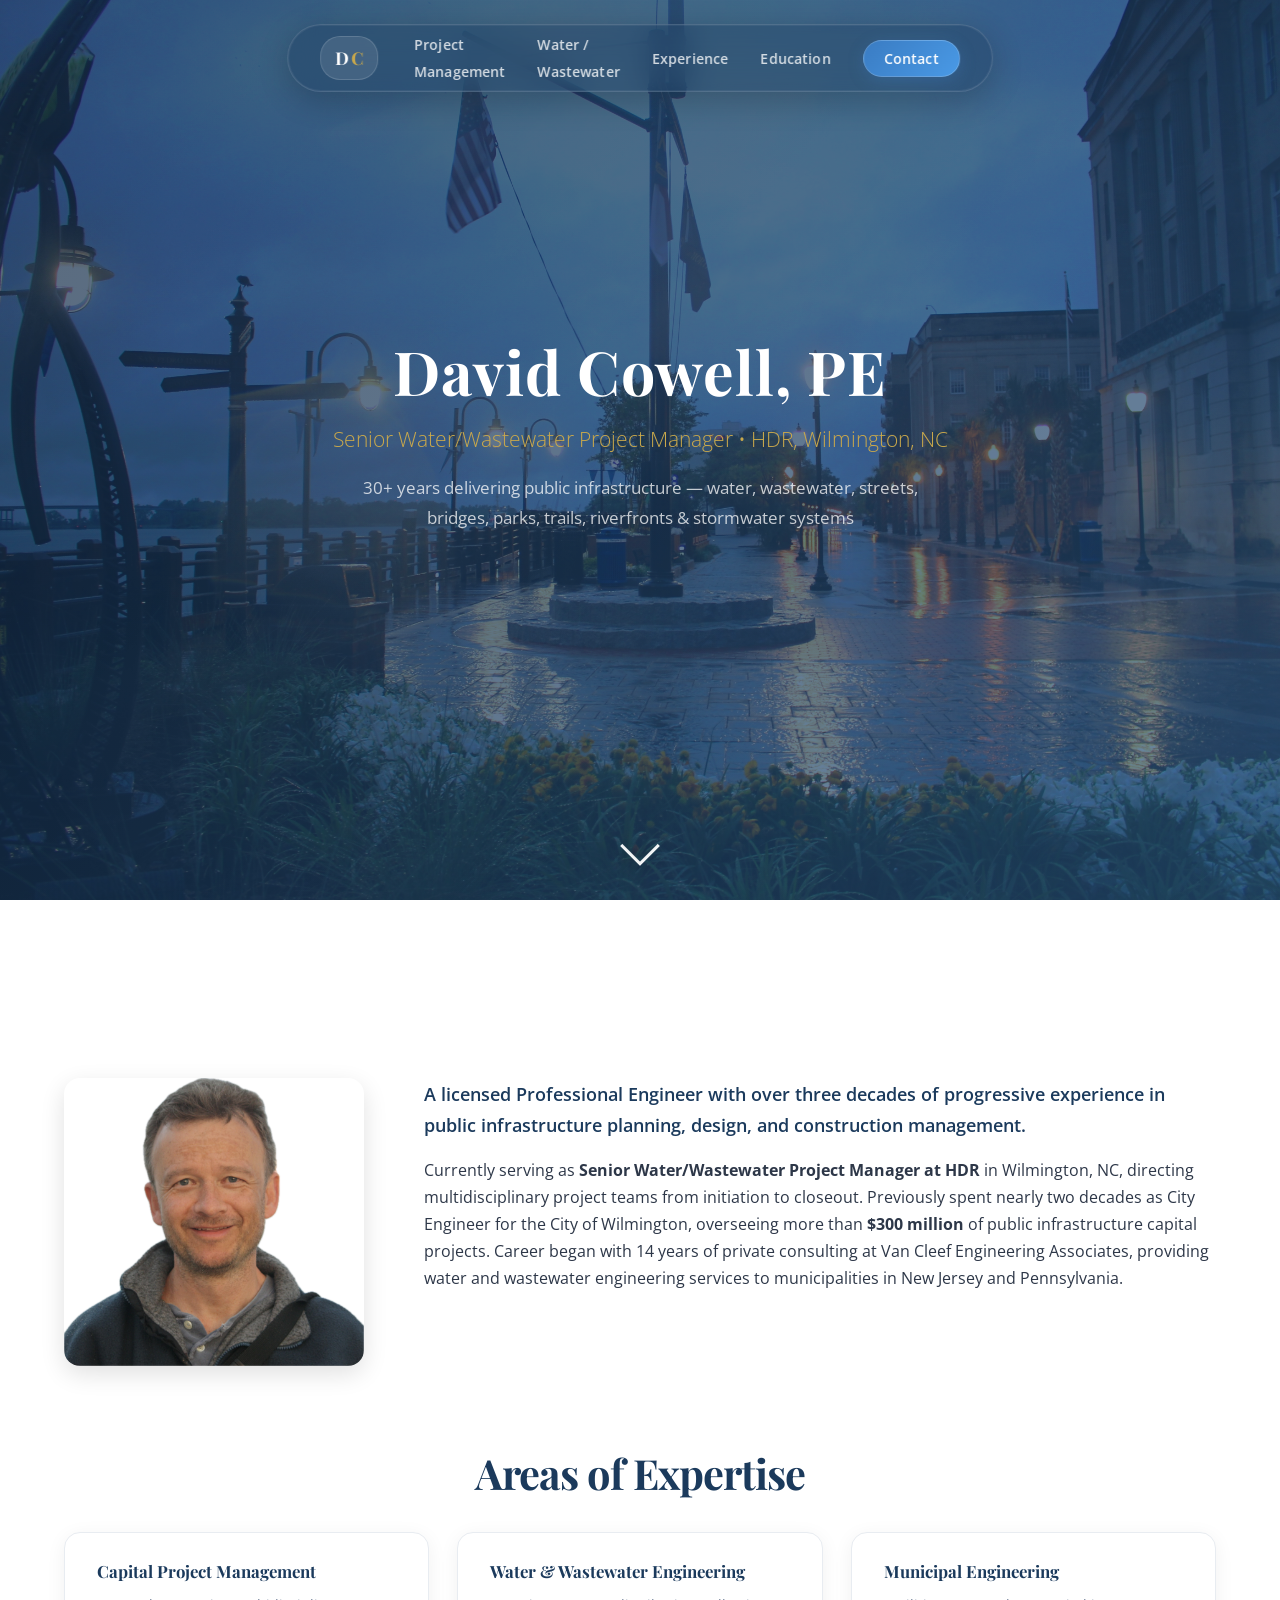
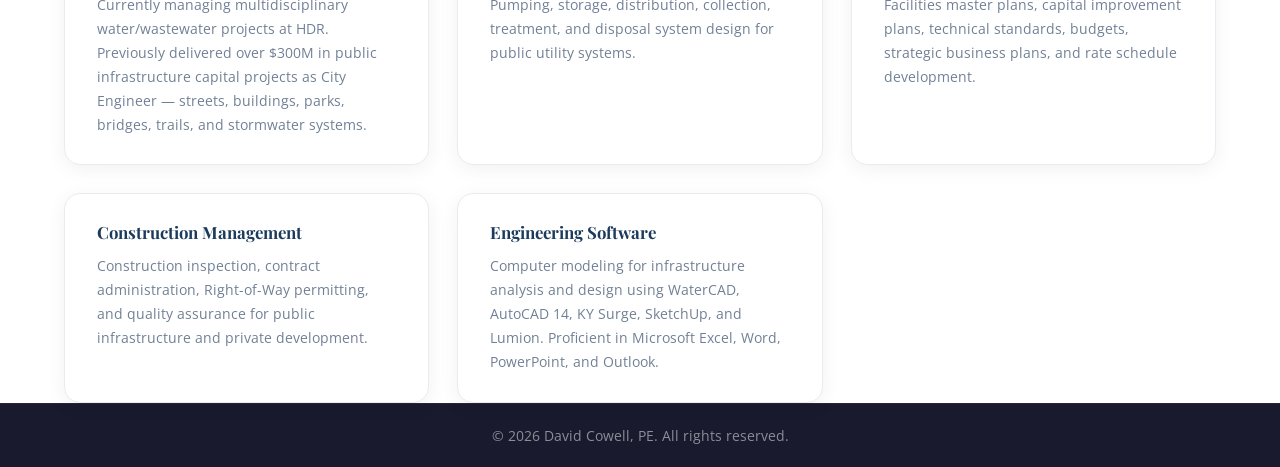
==== commit 47de5776: "Revert experience years from 40 to 30 on landing page" ====
--- a/index.html
+++ b/index.html
@@ -34,7 +34,7 @@
     <div class="hero-content">
       <h1>David Cowell, PE</h1>
       <p class="hero-subtitle">Senior Water/Wastewater Project Manager &bull; HDR, Wilmington, NC</p>
-      <p class="hero-tagline">40+ years delivering public infrastructure — water, wastewater, streets, bridges, parks, trails, riverfronts &amp; stormwater systems</p>
+      <p class="hero-tagline">30+ years delivering public infrastructure &mdash; water, wastewater, streets, bridges, parks, trails, riverfronts &amp; stormwater systems</p>
       <div class="hero-buttons">
         <button id="hero-menu-btn" class="btn btn-outline">Menu</button>
       </div>
@@ -52,7 +52,7 @@
           <img src="images/headshot.png" alt="David Cowell, PE">
         </div>
         <div class="about-text">
-          <p class="lead">A licensed Professional Engineer with over four decades of progressive experience in public infrastructure planning, design, and construction management.</p>
+          <p class="lead">A licensed Professional Engineer with over three decades of progressive experience in public infrastructure planning, design, and construction management.</p>
           <p>Currently serving as <strong>Senior Water/Wastewater Project Manager at HDR</strong> in Wilmington, NC, directing multidisciplinary project teams from initiation to closeout. Previously spent nearly two decades as City Engineer for the City of Wilmington, overseeing more than <strong>$300 million</strong> of public infrastructure capital projects. Career began with 14 years of private consulting at Van Cleef Engineering Associates, providing water and wastewater engineering services to municipalities in New Jersey and Pennsylvania.</p>
         </div>
       </div>
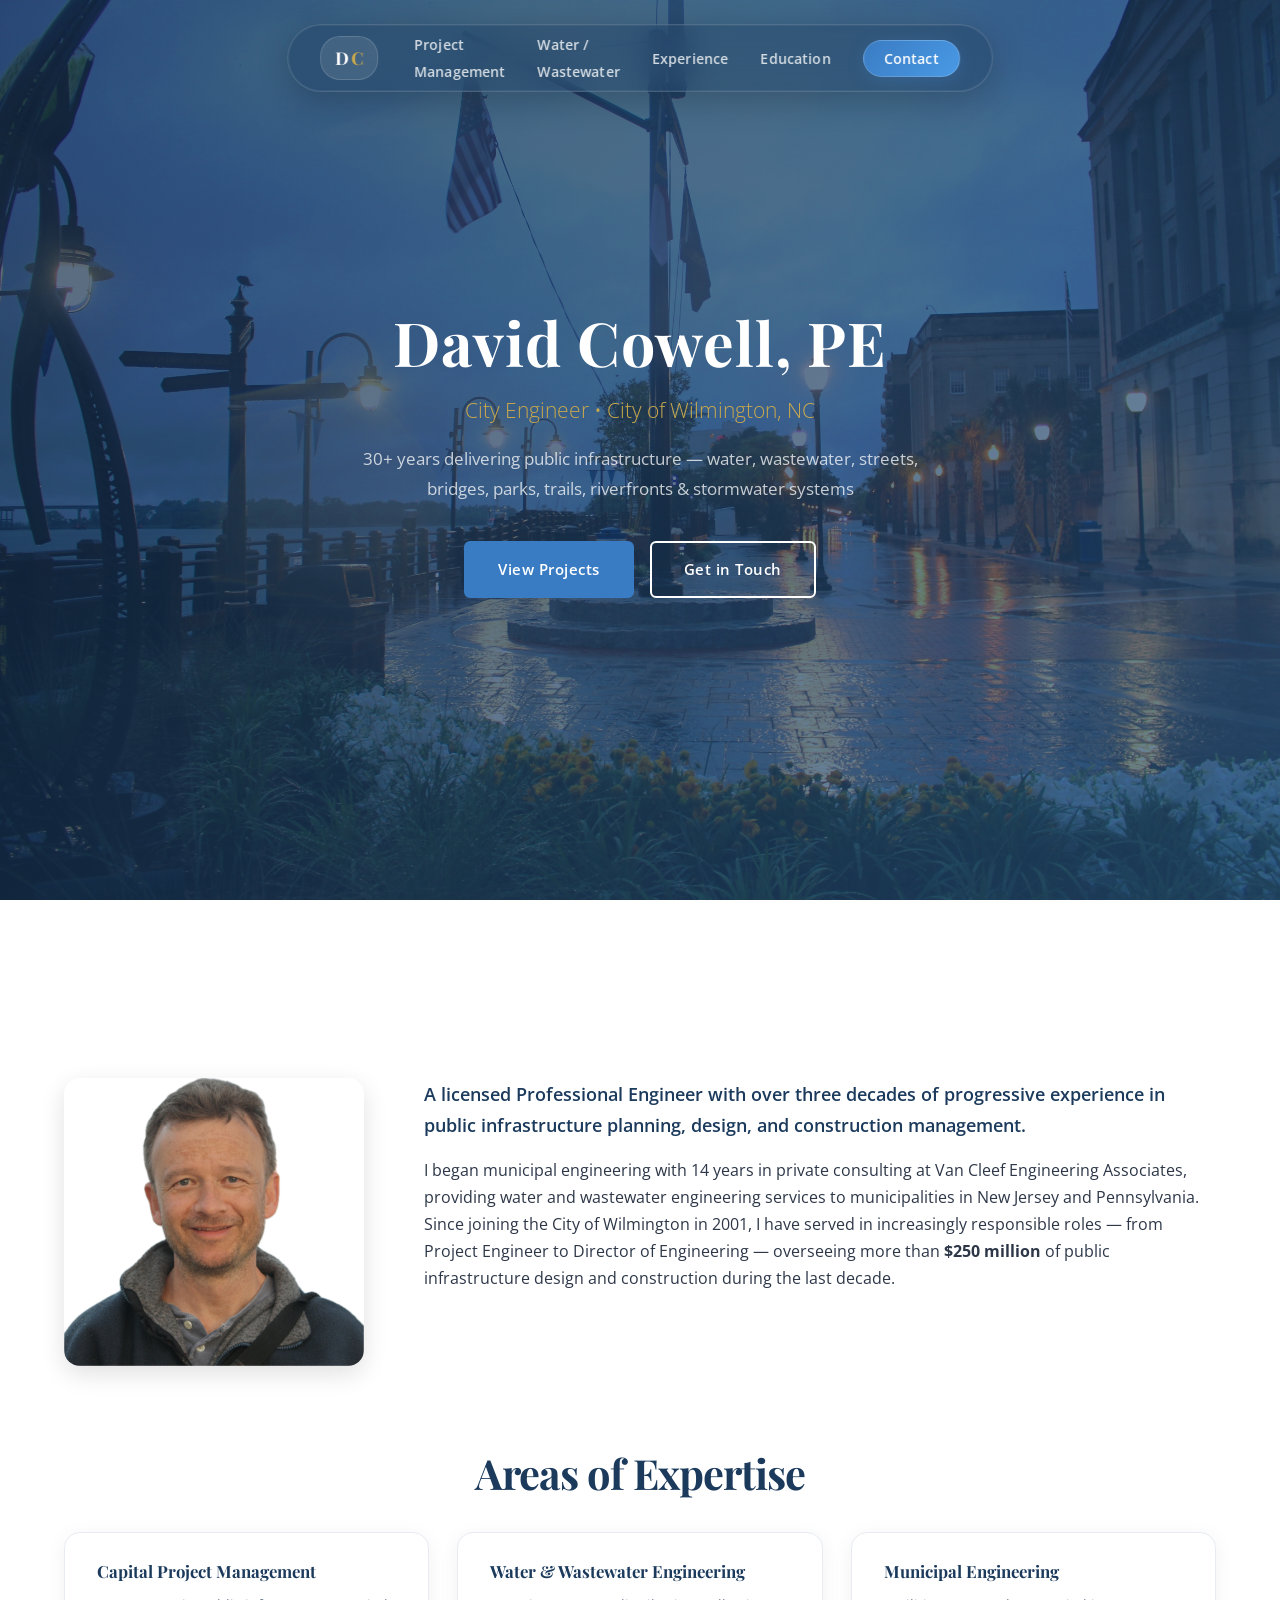
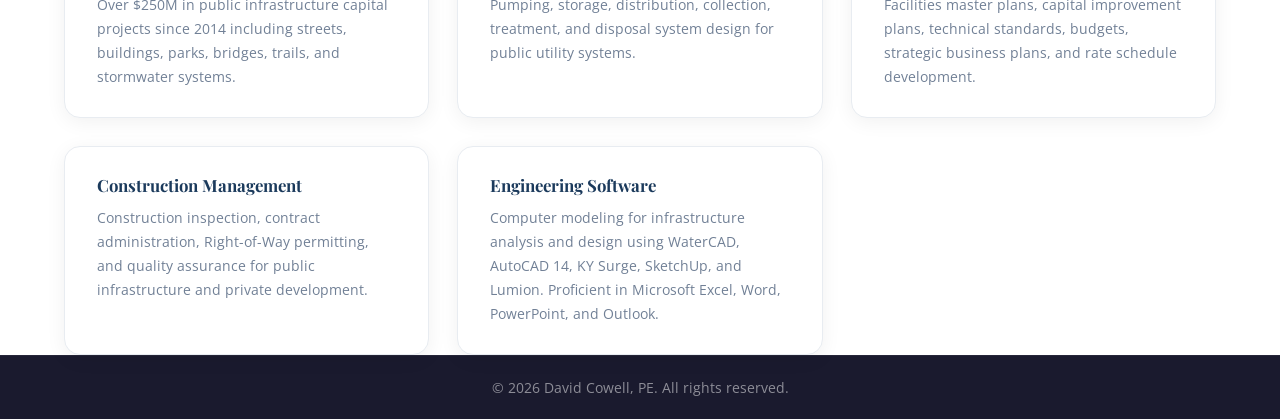
==== commit ae904607: "Update hero subtitle to City Engineer" ====
--- a/index.html
+++ b/index.html
@@ -33,14 +33,12 @@
     <div class="hero-overlay"></div>
     <div class="hero-content">
       <h1>David Cowell, PE</h1>
-      <p class="hero-subtitle">Senior Water/Wastewater Project Manager &bull; HDR, Wilmington, NC</p>
-      <p class="hero-tagline">30+ years delivering public infrastructure &mdash; water, wastewater, streets, bridges, parks, trails, riverfronts &amp; stormwater systems</p>
+      <p class="hero-subtitle">City Engineer &bull; City of Wilmington, NC</p>
+      <p class="hero-tagline">30+ years delivering public infrastructure — water, wastewater, streets, bridges, parks, trails, riverfronts &amp; stormwater systems</p>
       <div class="hero-buttons">
-        <button id="hero-menu-btn" class="btn btn-outline">Menu</button>
+        <a href="projects.html" class="btn btn-primary">View Projects</a>
+        <a href="contact.html" class="btn btn-outline">Get in Touch</a>
       </div>
-    </div>
-    <div class="scroll-indicator">
-      <div class="scroll-arrow"></div>
     </div>
   </header>
 
@@ -53,7 +51,7 @@
         </div>
         <div class="about-text">
           <p class="lead">A licensed Professional Engineer with over three decades of progressive experience in public infrastructure planning, design, and construction management.</p>
-          <p>Currently serving as <strong>Senior Water/Wastewater Project Manager at HDR</strong> in Wilmington, NC, directing multidisciplinary project teams from initiation to closeout. Previously spent nearly two decades as City Engineer for the City of Wilmington, overseeing more than <strong>$300 million</strong> of public infrastructure capital projects. Career began with 14 years of private consulting at Van Cleef Engineering Associates, providing water and wastewater engineering services to municipalities in New Jersey and Pennsylvania.</p>
+          <p>I began municipal engineering with 14 years in private consulting at Van Cleef Engineering Associates, providing water and wastewater engineering services to municipalities in New Jersey and Pennsylvania. Since joining the City of Wilmington in 2001, I have served in increasingly responsible roles — from Project Engineer to Director of Engineering — overseeing more than <strong>$250 million</strong> of public infrastructure design and construction during the last decade.</p>
         </div>
       </div>
 
@@ -63,7 +61,7 @@
         <div class="expertise-list">
           <div class="expertise-item">
             <h4>Capital Project Management</h4>
-            <p>Currently managing multidisciplinary water/wastewater projects at HDR. Previously delivered over $300M in public infrastructure capital projects as City Engineer — streets, buildings, parks, bridges, trails, and stormwater systems.</p>
+            <p>Over $250M in public infrastructure capital projects since 2014 including streets, buildings, parks, bridges, trails, and stormwater systems.</p>
           </div>
           <div class="expertise-item">
             <h4>Water &amp; Wastewater Engineering</h4>
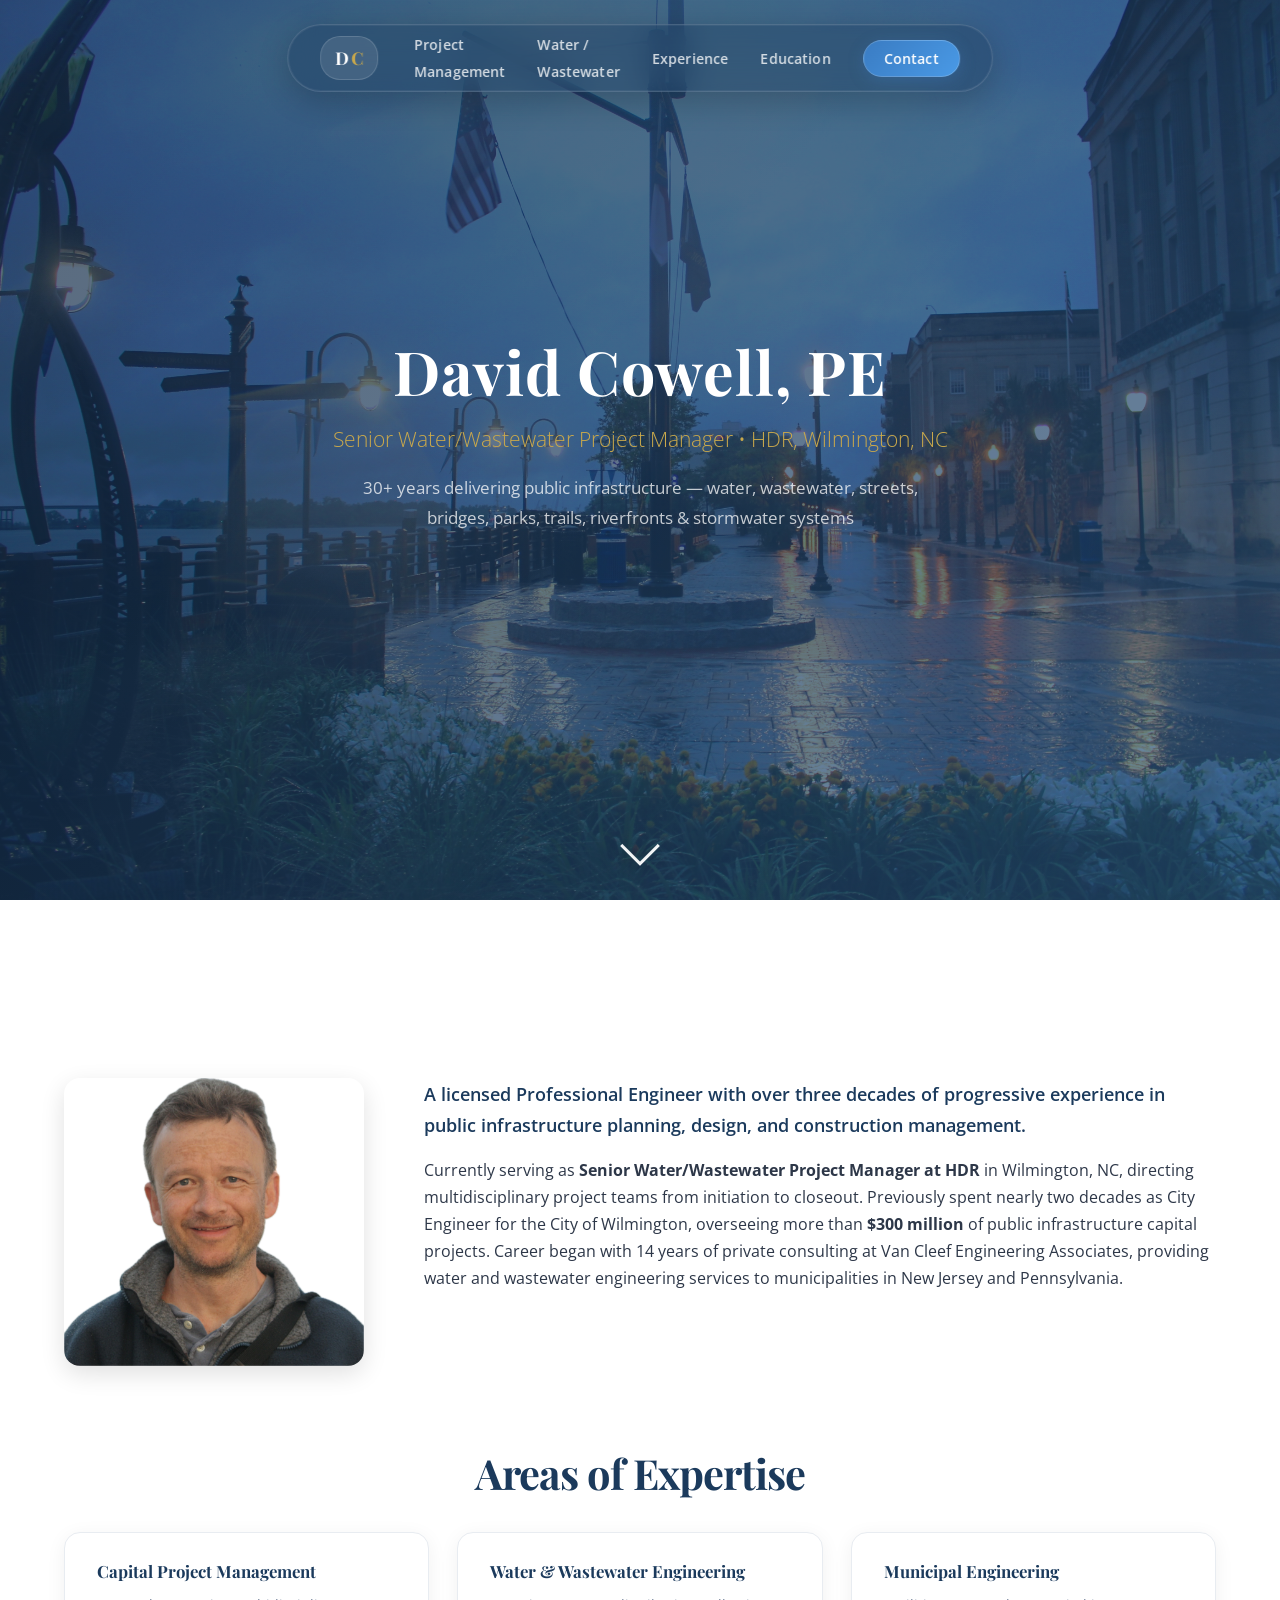
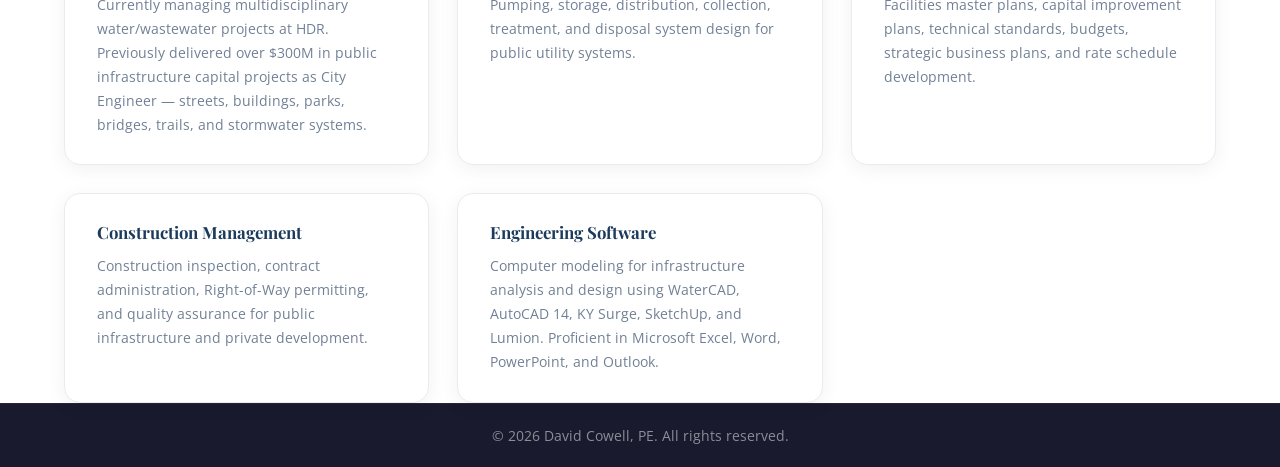
==== commit 3da530a3: "Merge remote changes - update to current HDR position" ====
--- a/index.html
+++ b/index.html
@@ -33,12 +33,14 @@
     <div class="hero-overlay"></div>
     <div class="hero-content">
       <h1>David Cowell, PE</h1>
-      <p class="hero-subtitle">City Engineer &bull; City of Wilmington, NC</p>
-      <p class="hero-tagline">30+ years delivering public infrastructure — water, wastewater, streets, bridges, parks, trails, riverfronts &amp; stormwater systems</p>
+      <p class="hero-subtitle">Senior Water/Wastewater Project Manager &bull; HDR, Wilmington, NC</p>
+      <p class="hero-tagline">30+ years delivering public infrastructure &mdash; water, wastewater, streets, bridges, parks, trails, riverfronts &amp; stormwater systems</p>
       <div class="hero-buttons">
-        <a href="projects.html" class="btn btn-primary">View Projects</a>
-        <a href="contact.html" class="btn btn-outline">Get in Touch</a>
+        <button id="hero-menu-btn" class="btn btn-outline">Menu</button>
       </div>
+    </div>
+    <div class="scroll-indicator">
+      <div class="scroll-arrow"></div>
     </div>
   </header>
 
@@ -51,7 +53,7 @@
         </div>
         <div class="about-text">
           <p class="lead">A licensed Professional Engineer with over three decades of progressive experience in public infrastructure planning, design, and construction management.</p>
-          <p>I began municipal engineering with 14 years in private consulting at Van Cleef Engineering Associates, providing water and wastewater engineering services to municipalities in New Jersey and Pennsylvania. Since joining the City of Wilmington in 2001, I have served in increasingly responsible roles — from Project Engineer to Director of Engineering — overseeing more than <strong>$250 million</strong> of public infrastructure design and construction during the last decade.</p>
+          <p>Currently serving as <strong>Senior Water/Wastewater Project Manager at HDR</strong> in Wilmington, NC, directing multidisciplinary project teams from initiation to closeout. Previously spent nearly two decades as City Engineer for the City of Wilmington, overseeing more than <strong>$300 million</strong> of public infrastructure capital projects. Career began with 14 years of private consulting at Van Cleef Engineering Associates, providing water and wastewater engineering services to municipalities in New Jersey and Pennsylvania.</p>
         </div>
       </div>
 
@@ -61,7 +63,7 @@
         <div class="expertise-list">
           <div class="expertise-item">
             <h4>Capital Project Management</h4>
-            <p>Over $250M in public infrastructure capital projects since 2014 including streets, buildings, parks, bridges, trails, and stormwater systems.</p>
+            <p>Currently managing multidisciplinary water/wastewater projects at HDR. Previously delivered over $300M in public infrastructure capital projects as City Engineer — streets, buildings, parks, bridges, trails, and stormwater systems.</p>
           </div>
           <div class="expertise-item">
             <h4>Water &amp; Wastewater Engineering</h4>
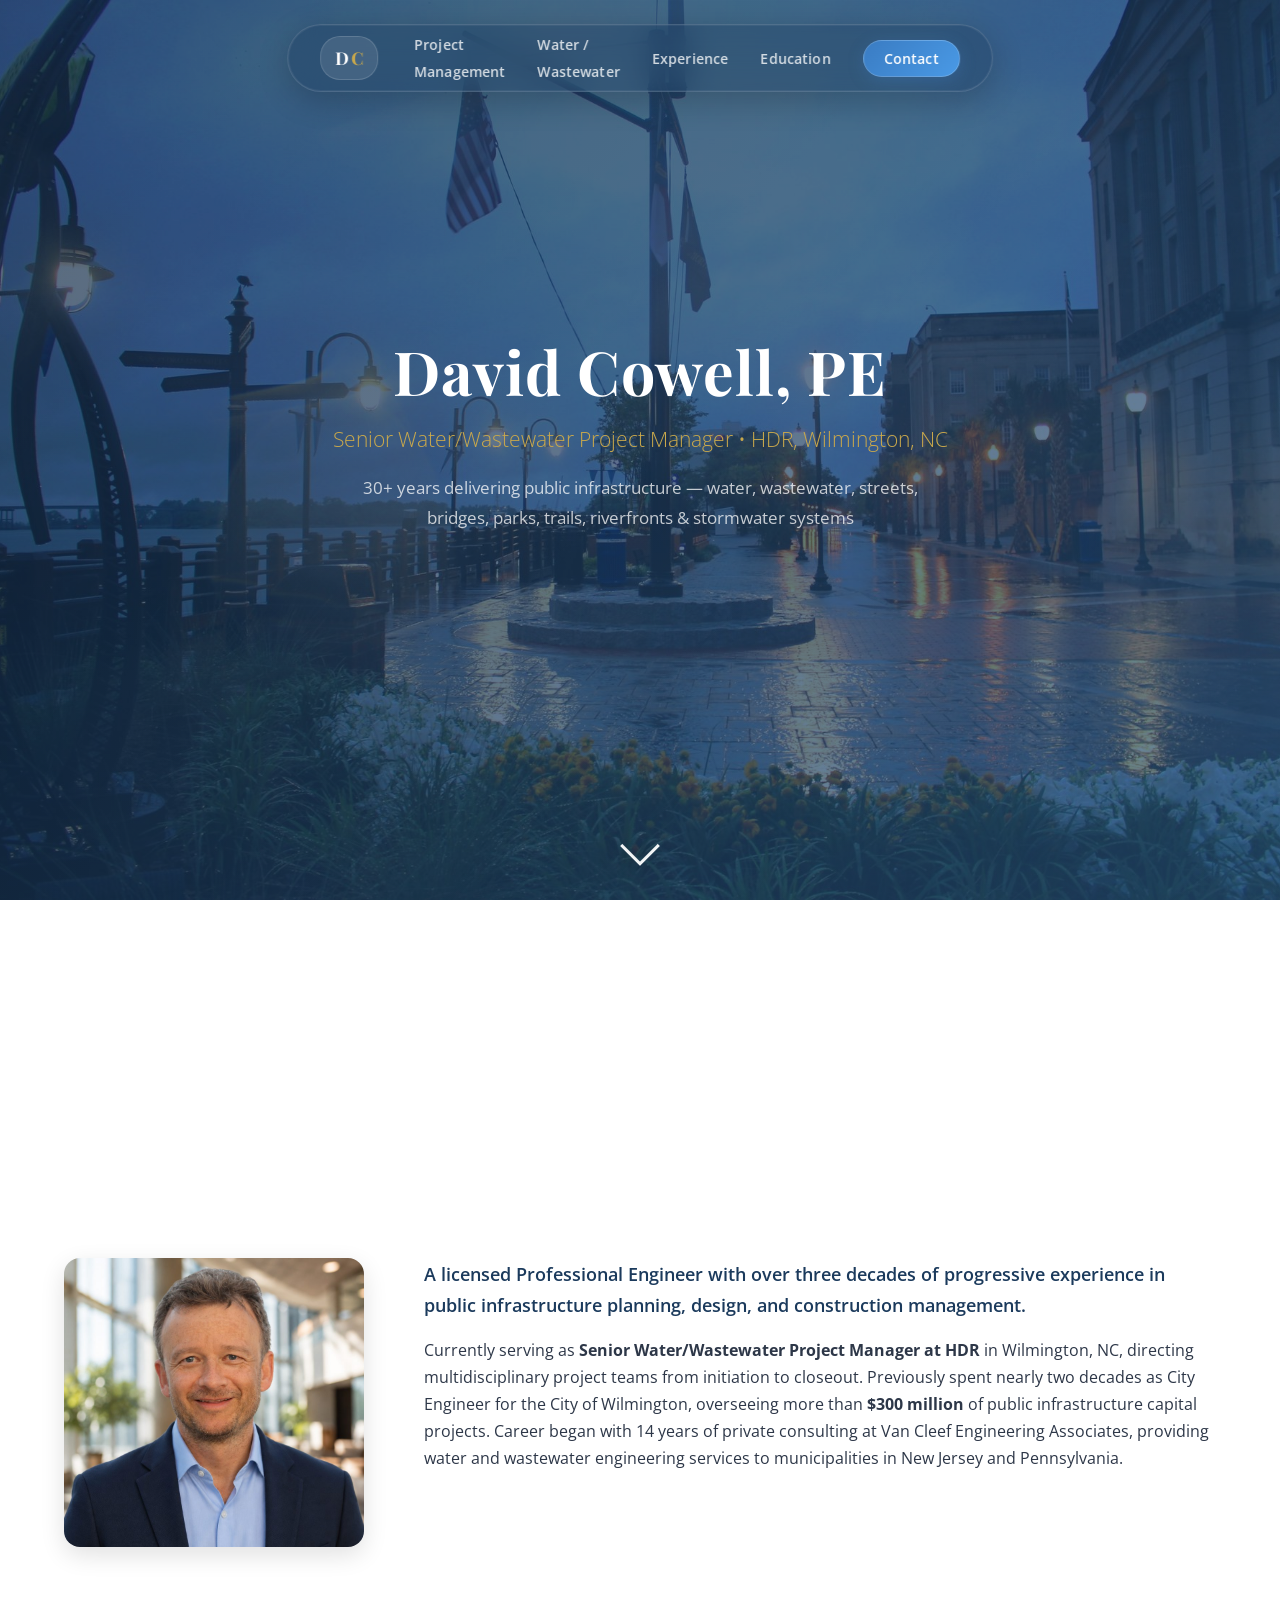
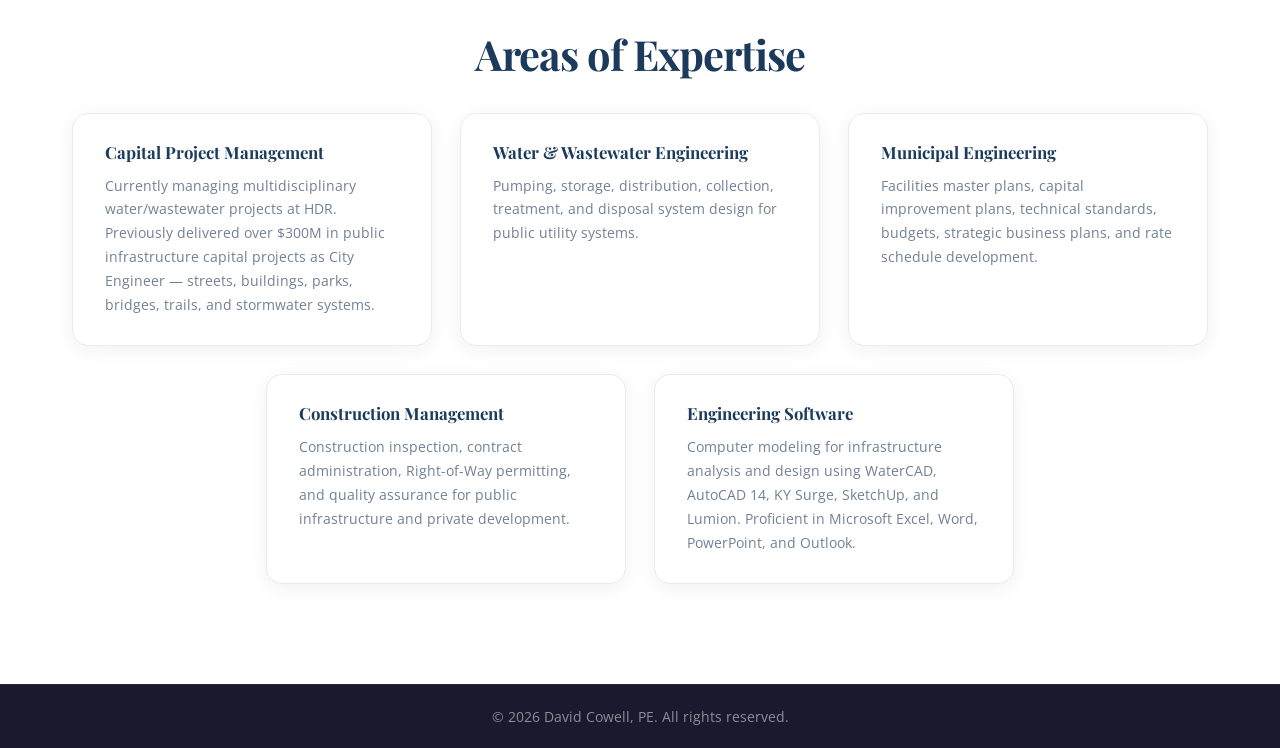
==== commit 2ac55f95: "Professional polish pass: fix CSS bug, rebuild CPD gallery, redesign contact page - Fix a stray left" ====
--- a/index.html
+++ b/index.html
@@ -4,10 +4,21 @@
   <meta charset="UTF-8">
   <meta name="viewport" content="width=device-width, initial-scale=1.0">
   <title>David Cowell, PE | Professional Engineer Portfolio</title>
+  <meta name="description" content="David Cowell, PE — Senior Water/Wastewater Project Manager at HDR, Wilmington, NC. 30+ years delivering public infrastructure: water, wastewater, streets, bridges, parks, trails, riverfronts &amp; stormwater systems.">
   <link rel="stylesheet" href="css/style.css">
   <link rel="preconnect" href="https://fonts.googleapis.com">
   <link rel="preconnect" href="https://fonts.gstatic.com" crossorigin>
   <link href="https://fonts.googleapis.com/css2?family=Playfair+Display:wght@400;700&family=Open+Sans:wght@300;400;600;700&display=swap" rel="stylesheet">
+  <link rel="icon" href="images/favicon.svg" type="image/svg+xml">
+  <link rel="alternate icon" href="images/favicon.png">
+  <link rel="apple-touch-icon" href="images/apple-touch-icon.png">
+
+  <meta property="og:type" content="website">
+  <meta property="og:title" content="David Cowell, PE | Professional Engineer Portfolio">
+  <meta property="og:description" content="Senior Water/Wastewater Project Manager at HDR, Wilmington, NC. 30+ years delivering public infrastructure capital projects.">
+  <meta property="og:image" content="https://davidcowell.com/images/headshot.jpg">
+  <meta property="og:url" content="https://davidcowell.com/">
+  <meta name="twitter:card" content="summary_large_image">
 </head>
 <body>
 
@@ -49,7 +60,7 @@
     <div class="container">
       <div class="about-grid">
         <div class="about-photo">
-          <img src="images/headshot.png" alt="David Cowell, PE">
+          <img src="images/headshot.jpg" alt="David Cowell, PE">
         </div>
         <div class="about-text">
           <p class="lead">A licensed Professional Engineer with over three decades of progressive experience in public infrastructure planning, design, and construction management.</p>
--- a/css/style.css
+++ b/css/style.css
@@ -81,6 +81,7 @@
 ul { list-style: none; }
 
 .container {
+  width: 100%;
   max-width: 1200px;
   margin: 0 auto;
   padding: 0 24px;
@@ -324,7 +325,7 @@
 .hero-overlay {
   position: absolute;
   inset: 0;
-  background: url('../images/landing_page.JPG') center/cover no-repeat;
+  background: url('../images/landing_page.jpg') center/cover no-repeat;
   opacity: .3;
   z-index: 1;
 }
@@ -396,10 +397,6 @@
     opacity: 1;
   }
 }
-    transform: rotate(45deg) translateY(8px);
-    opacity: 1;
-  }
-}
 
 /* ============================================================
    SECTIONS
@@ -520,13 +517,16 @@
 }
 
 .expertise-list {
-  display: grid;
-  grid-template-columns: repeat(auto-fill, minmax(320px, 1fr));
+  display: flex;
+  flex-wrap: wrap;
+  justify-content: center;
   gap: 28px;
   margin-top: 32px;
 }
 
 .expertise-item {
+  flex: 1 1 320px;
+  max-width: 360px;
   background: var(--white);
   padding: 28px 32px;
   border-radius: var(--radius);
@@ -745,13 +745,16 @@
    SUBPAGE CARDS (Project Management Hub)
    ============================================================ */
 .subpage-cards {
-  display: grid;
-  grid-template-columns: repeat(auto-fit, minmax(450px, 1fr));
-  gap: 40px;
+  display: flex;
+  flex-wrap: wrap;
+  justify-content: center;
+  gap: 32px;
   margin-top: 48px;
 }
 
 .subpage-card {
+  flex: 1 1 320px;
+  max-width: 360px;
   background: var(--white);
   border-radius: var(--radius);
   overflow: hidden;
@@ -798,6 +801,133 @@
   margin-bottom: 16px;
   line-height: 1.7;
 }
+
+/* ============================================================
+   CAPITAL PROJECT DELIVERY GALLERY
+   ============================================================ */
+.cpd-source-badge {
+  display: flex;
+  align-items: center;
+  justify-content: center;
+  gap: 14px;
+  flex-wrap: wrap;
+  text-align: center;
+  margin: 0 auto 48px;
+}
+.cpd-source-badge img {
+  height: 40px;
+  width: auto;
+  border-radius: 8px;
+  box-shadow: var(--shadow);
+  border: 1px solid var(--light-gray);
+  background: var(--white);
+  padding: 4px 8px;
+}
+.cpd-source-badge span {
+  color: var(--gray);
+  font-size: .88rem;
+  font-style: italic;
+}
+
+.cpd-gallery {
+  display: flex;
+  flex-direction: column;
+  gap: 32px;
+}
+
+.gallery-item {
+  border-radius: var(--radius);
+  overflow: hidden;
+  box-shadow: var(--shadow);
+  border: 1px solid var(--light-gray);
+  cursor: zoom-in;
+  transition: transform var(--transition), box-shadow var(--transition), border-color var(--transition);
+}
+.gallery-item:hover {
+  transform: translateY(-4px);
+  box-shadow: var(--shadow-lg);
+  border-color: var(--blue);
+}
+.gallery-item img {
+  display: block;
+  width: 100%;
+  height: auto;
+}
+
+.cpd-timeline-section {
+  margin-top: 8px;
+  text-align: center;
+}
+.cpd-timeline-section h3 {
+  font-family: 'Playfair Display', serif;
+  color: var(--navy);
+  font-size: 1.6rem;
+  margin-bottom: 20px;
+}
+
+/* ============================================================
+   LIGHTBOX
+   ============================================================ */
+.lightbox {
+  position: fixed;
+  inset: 0;
+  background: rgba(10, 16, 28, .92);
+  display: flex;
+  align-items: center;
+  justify-content: center;
+  opacity: 0;
+  visibility: hidden;
+  transition: opacity var(--transition);
+  z-index: 1000;
+  padding: 60px;
+}
+.lightbox.active {
+  opacity: 1;
+  visibility: visible;
+}
+.lightbox-img {
+  max-width: 100%;
+  max-height: 90vh;
+  border-radius: 8px;
+  box-shadow: var(--shadow-xl);
+}
+.lightbox-close,
+.lightbox-prev,
+.lightbox-next {
+  position: absolute;
+  background: rgba(255, 255, 255, .1);
+  border: 1px solid rgba(255, 255, 255, .3);
+  color: var(--white);
+  cursor: pointer;
+  border-radius: 50%;
+  display: flex;
+  align-items: center;
+  justify-content: center;
+  transition: background var(--transition);
+}
+.lightbox-close:hover,
+.lightbox-prev:hover,
+.lightbox-next:hover {
+  background: rgba(255, 255, 255, .2);
+}
+.lightbox-close {
+  top: 24px;
+  right: 24px;
+  width: 44px;
+  height: 44px;
+  font-size: 1.6rem;
+  line-height: 1;
+}
+.lightbox-prev,
+.lightbox-next {
+  top: 50%;
+  transform: translateY(-50%);
+  width: 52px;
+  height: 52px;
+  font-size: 2rem;
+}
+.lightbox-prev { left: 24px; }
+.lightbox-next { right: 24px; }
 .subpage-link {
   display: inline-block;
   font-weight: 600;
@@ -905,6 +1035,26 @@
   transform: translateY(-2px);
 }
 
+.doc-actions {
+  display: flex;
+  flex-direction: column;
+  align-items: center;
+  gap: 10px;
+}
+
+.download-link-secondary {
+  font-size: .85rem;
+  font-weight: 600;
+  color: var(--text-light);
+  text-decoration: none;
+  border-bottom: 1px solid var(--light-gray);
+  transition: color var(--transition), border-color var(--transition);
+}
+.download-link-secondary:hover {
+  color: var(--blue);
+  border-color: var(--blue);
+}
+
 .sample-description {
   font-size: 0.95rem;
   color: var(--text-light);
@@ -1270,37 +1420,57 @@
 /* ============================================================
    CONTACT
    ============================================================ */
+.contact-lead {
+  text-align: center;
+  color: rgba(255, 255, 255, .68);
+  max-width: 620px;
+  margin: 0 auto 56px;
+  font-size: 1.05rem;
+  line-height: 1.7;
+}
+
 .contact-grid {
   display: grid;
-  grid-template-columns: 1fr 1fr;
-  gap: 60px;
-  margin-top: 48px;
-}
-
-.contact-info-full {
-  display: flex;
-  justify-content: center;
-  gap: 80px;
-  margin-top: 48px;
-  flex-wrap: wrap;
-  max-width: 900px;
+  grid-template-columns: .85fr 1.15fr;
+  gap: 64px;
+  margin-top: 0;
+  max-width: 980px;
   margin-left: auto;
   margin-right: auto;
+  align-items: start;
+}
+
+.contact-info-col {
+  display: flex;
+  flex-direction: column;
+  gap: 32px;
+  padding-top: 4px;
 }
 
 .contact-item {
   display: flex;
-  gap: 20px;
-  margin-bottom: 32px;
+  gap: 18px;
   align-items: flex-start;
 }
 .contact-icon {
-  font-size: 1.8rem;
   flex-shrink: 0;
+  width: 44px;
+  height: 44px;
+  border-radius: 50%;
+  background: rgba(255, 255, 255, .06);
+  border: 1px solid rgba(255, 255, 255, .12);
+  display: flex;
+  align-items: center;
+  justify-content: center;
+  color: var(--gold);
+}
+.contact-icon svg {
+  width: 20px;
+  height: 20px;
 }
 .contact-item h4 {
   font-family: 'Open Sans', sans-serif;
-  font-size: .85rem;
+  font-size: .8rem;
   text-transform: uppercase;
   letter-spacing: 1px;
   color: rgba(255,255,255,.5);
@@ -1314,7 +1484,16 @@
 .contact-item a:hover { color: var(--gold); }
 
 .contact-form .form-group {
-  margin-bottom: 16px;
+  margin-bottom: 18px;
+}
+.contact-form label {
+  display: block;
+  font-size: .82rem;
+  font-weight: 600;
+  text-transform: uppercase;
+  letter-spacing: .5px;
+  color: rgba(255, 255, 255, .55);
+  margin-bottom: 8px;
 }
 .contact-form input,
 .contact-form textarea {
@@ -1328,6 +1507,7 @@
   font-family: 'Open Sans', sans-serif;
   transition: border-color var(--transition);
 }
+.contact-form textarea { resize: vertical; min-height: 120px; }
 .contact-form input::placeholder,
 .contact-form textarea::placeholder {
   color: rgba(255,255,255,.4);
@@ -1337,6 +1517,20 @@
   outline: none;
   border-color: var(--blue);
 }
+.contact-form .hidden-field {
+  position: absolute;
+  left: -9999px;
+  width: 1px;
+  height: 1px;
+  overflow: hidden;
+}
+.form-status {
+  margin-top: 14px;
+  font-size: .9rem;
+  min-height: 1.2em;
+}
+.form-status.success { color: #7fd99a; }
+.form-status.error { color: #f0a0a0; }
 
 /* ============================================================
    FOOTER
@@ -1391,6 +1585,11 @@
   }
   #hero-menu-btn {
     display: inline-block;
+    transition: opacity var(--transition), visibility var(--transition);
+  }
+  #hero-menu-btn.is-hidden {
+    opacity: 0;
+    visibility: hidden;
   }
   .nav-links {
     position: fixed;
@@ -1445,8 +1644,8 @@
   }
   .about-photo { max-width: 300px; margin: 0 auto; }
   .about-stats { grid-template-columns: repeat(2, 1fr); }
-  .expertise-list { grid-template-columns: 1fr; }
-  .subpage-cards { grid-template-columns: 1fr; }
+  .expertise-item { flex-basis: 100%; max-width: 100%; }
+  .subpage-card { flex-basis: 100%; max-width: 100%; }
   .education-grid { grid-template-columns: 1fr; gap: 32px; }
   .contact-grid  { grid-template-columns: 1fr; gap: 40px; }
 }
@@ -1492,6 +1691,12 @@
   .timeline { padding-left: 28px; }
   .timeline-item::before { left: -22px; width: 10px; height: 10px; }
   .timeline::before { left: 0; }
+
+  .lightbox { padding: 16px; }
+  .lightbox-close { top: 12px; right: 12px; width: 36px; height: 36px; font-size: 1.3rem; }
+  .lightbox-prev, .lightbox-next { width: 40px; height: 40px; font-size: 1.5rem; }
+  .lightbox-prev { left: 8px; }
+  .lightbox-next { right: 8px; }
 }
 
 @media (max-width: 480px) {
